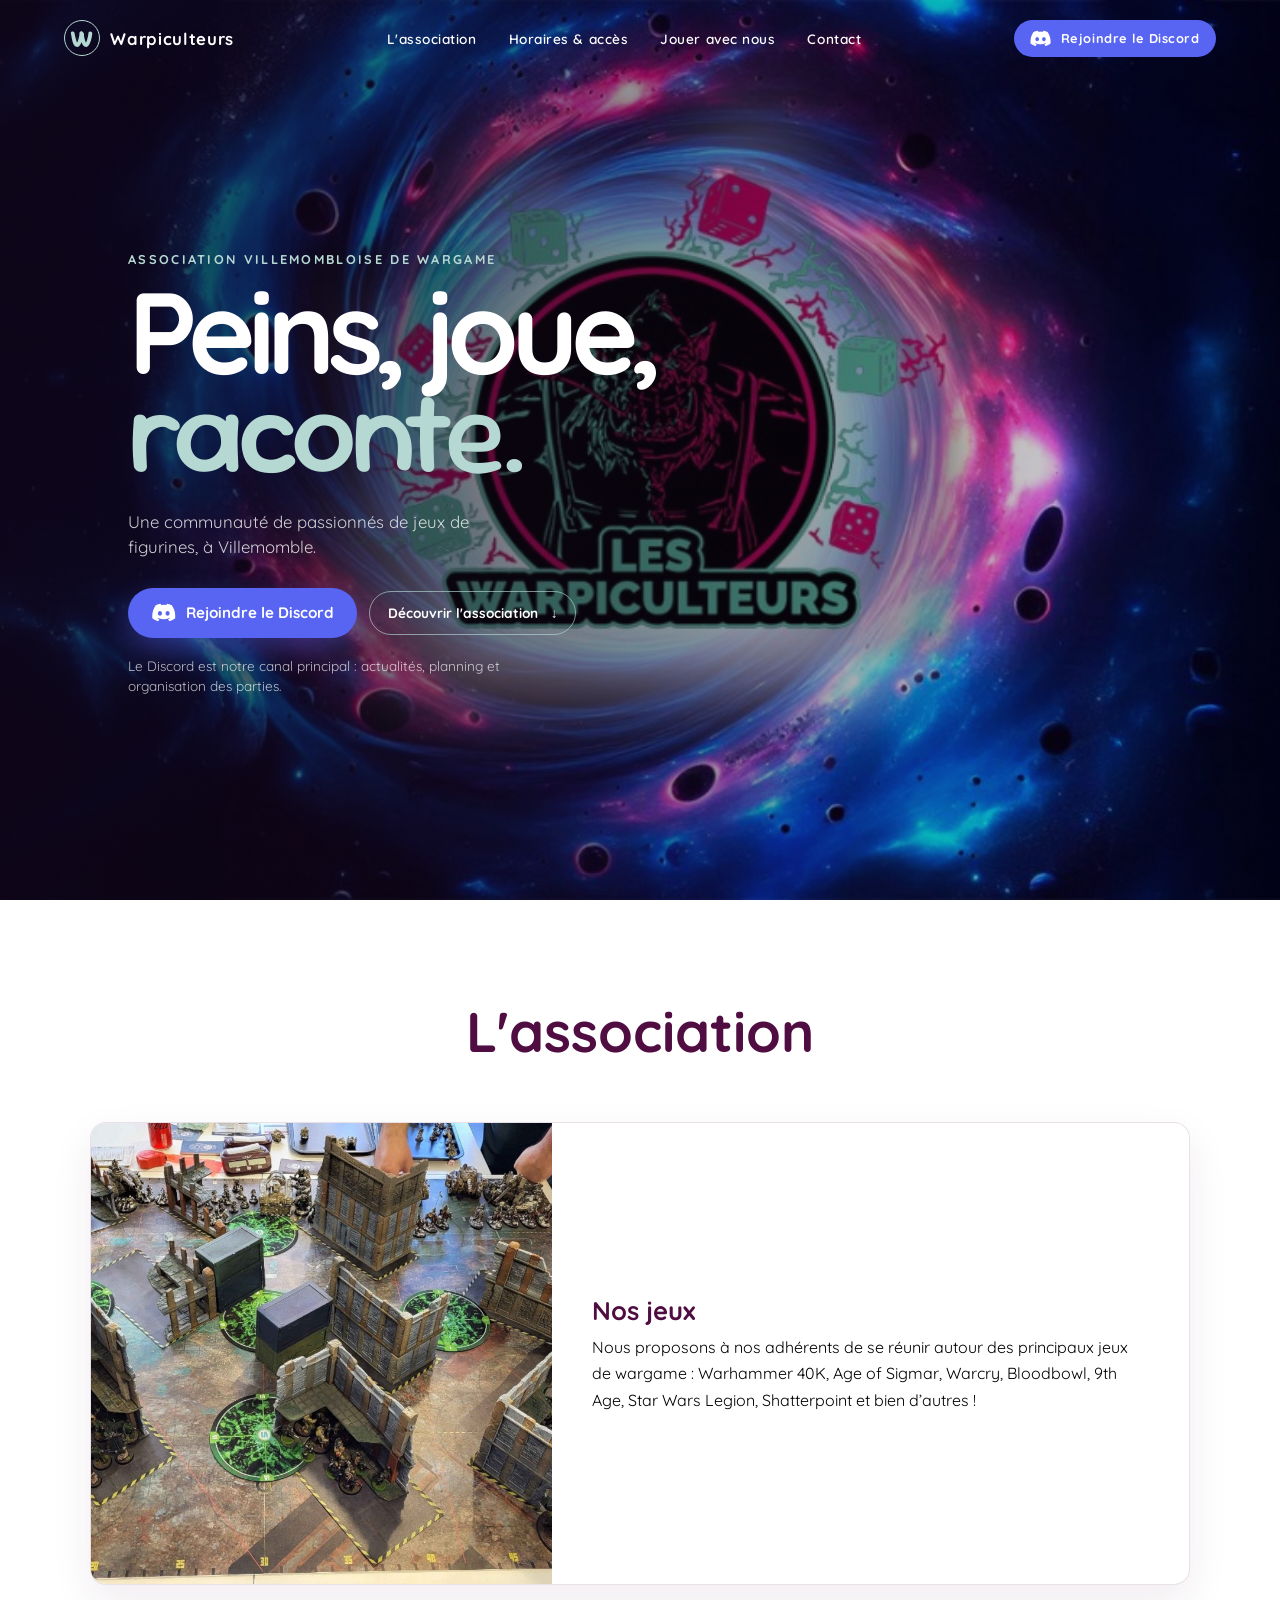
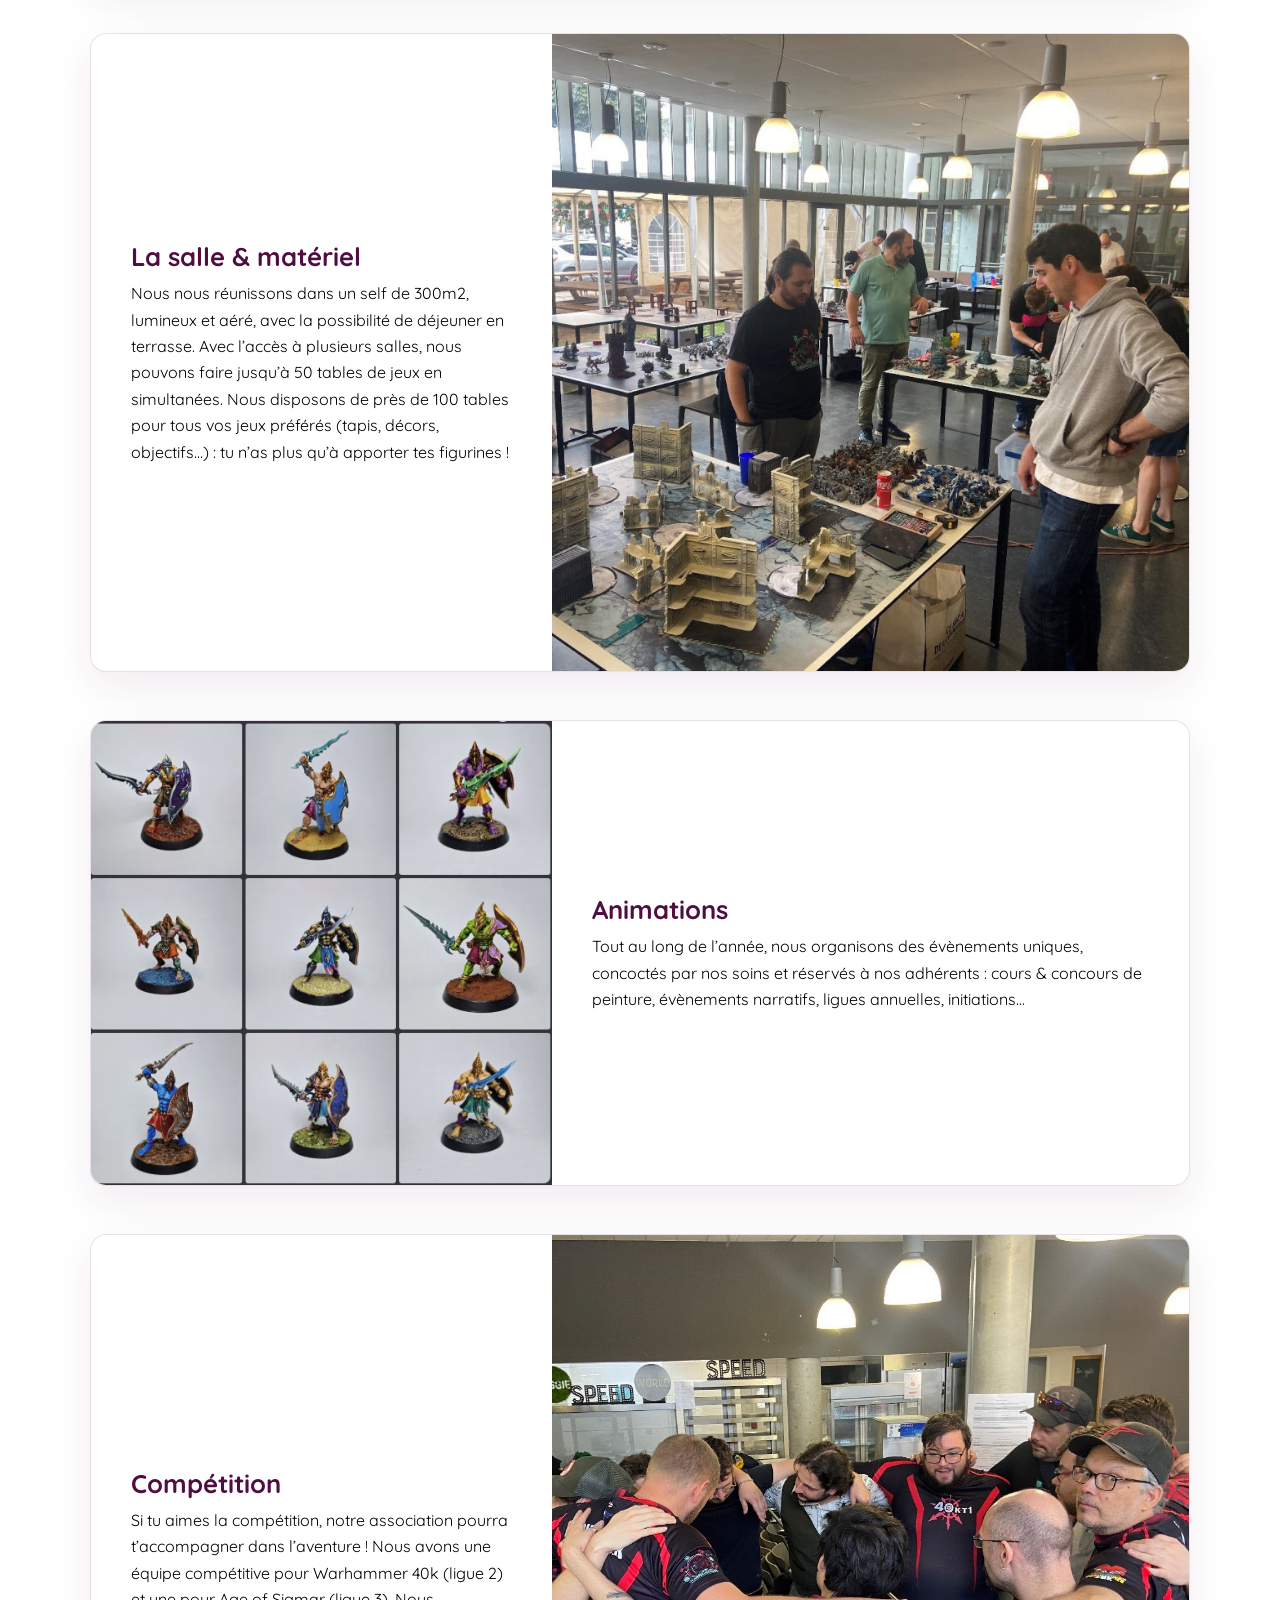
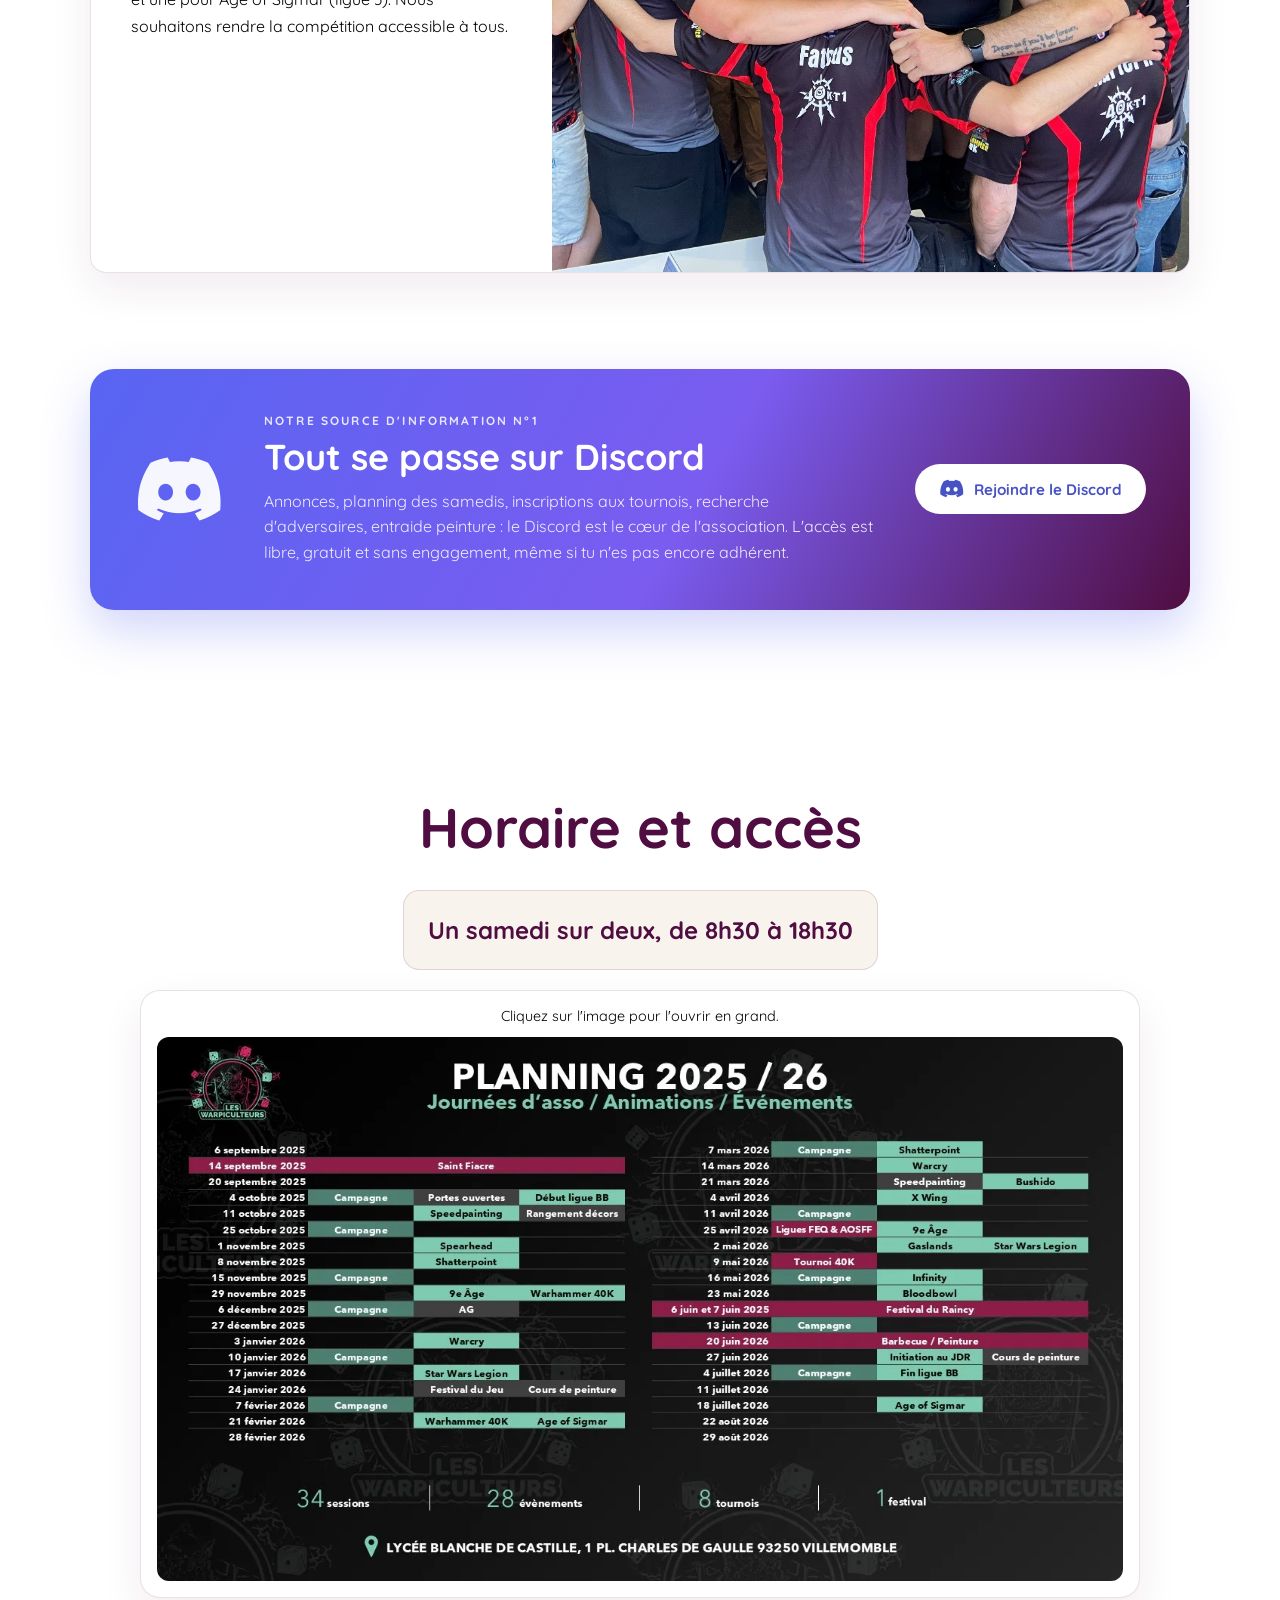
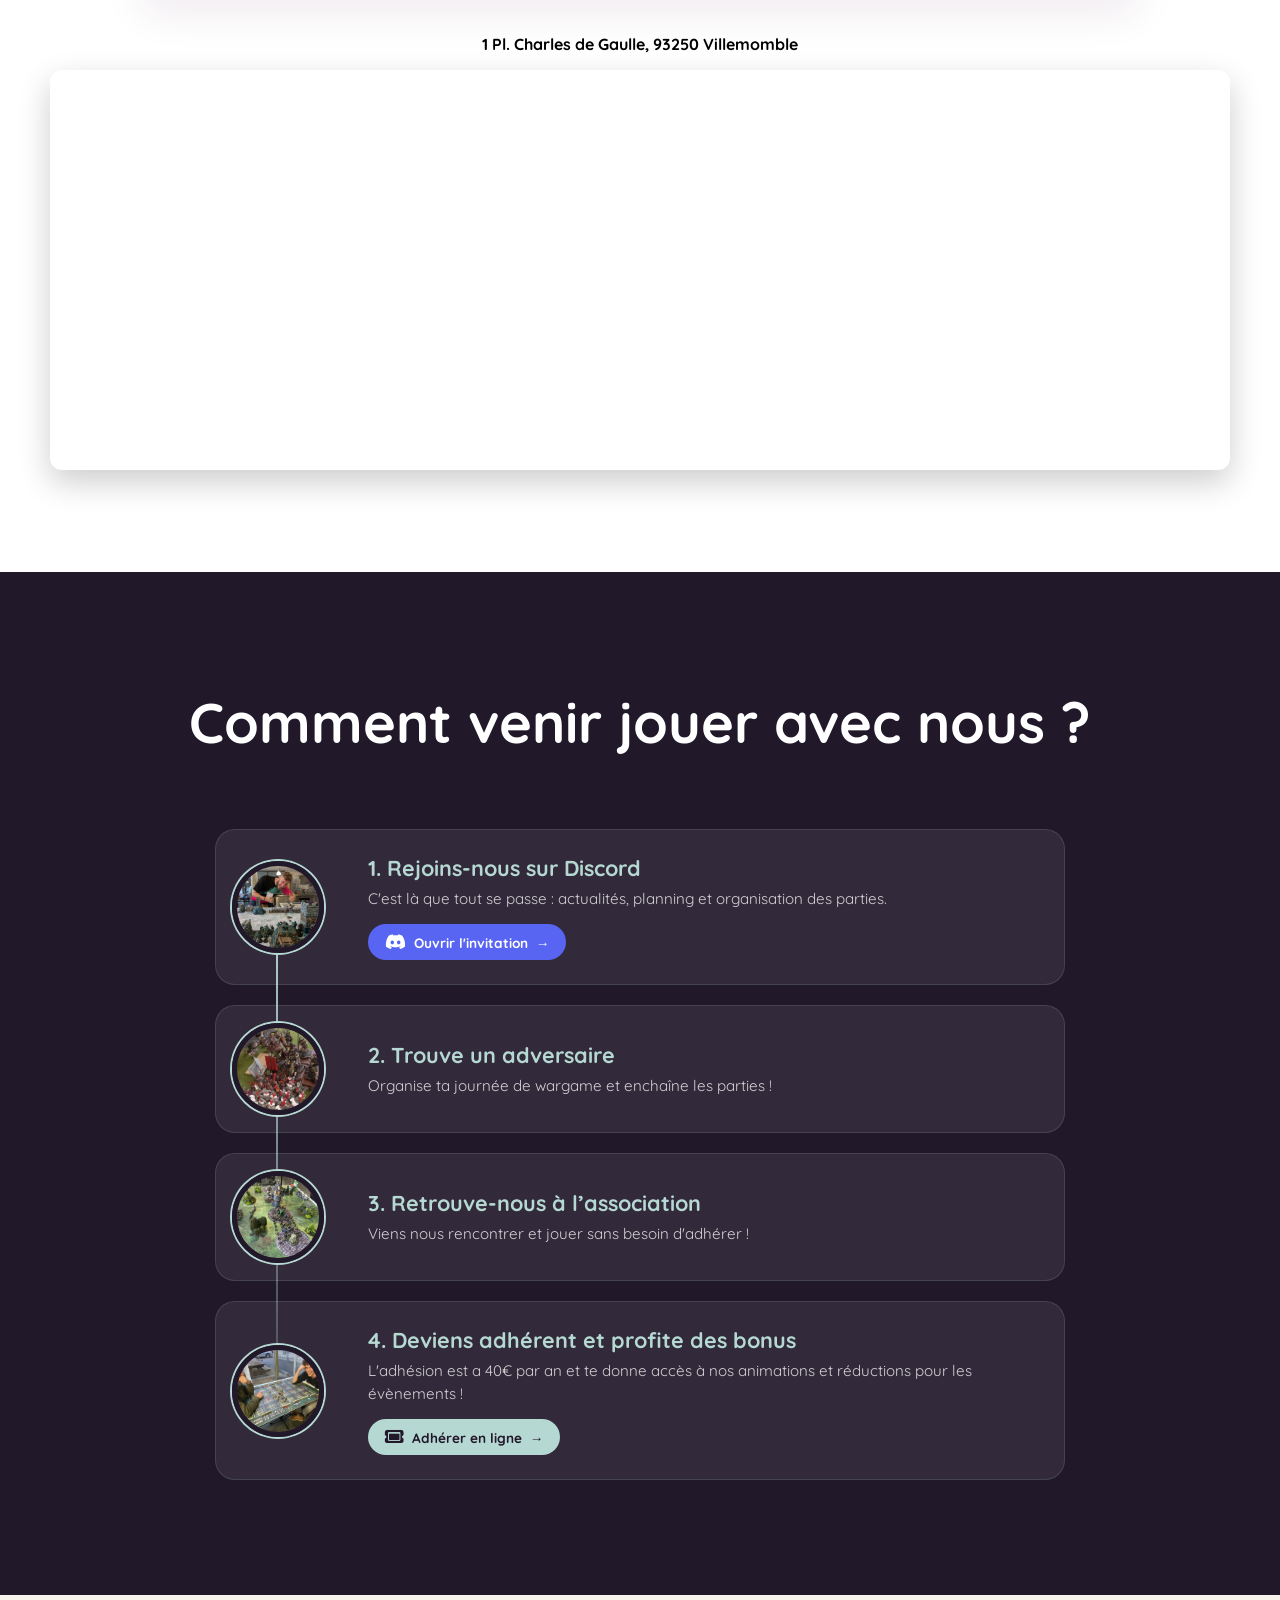
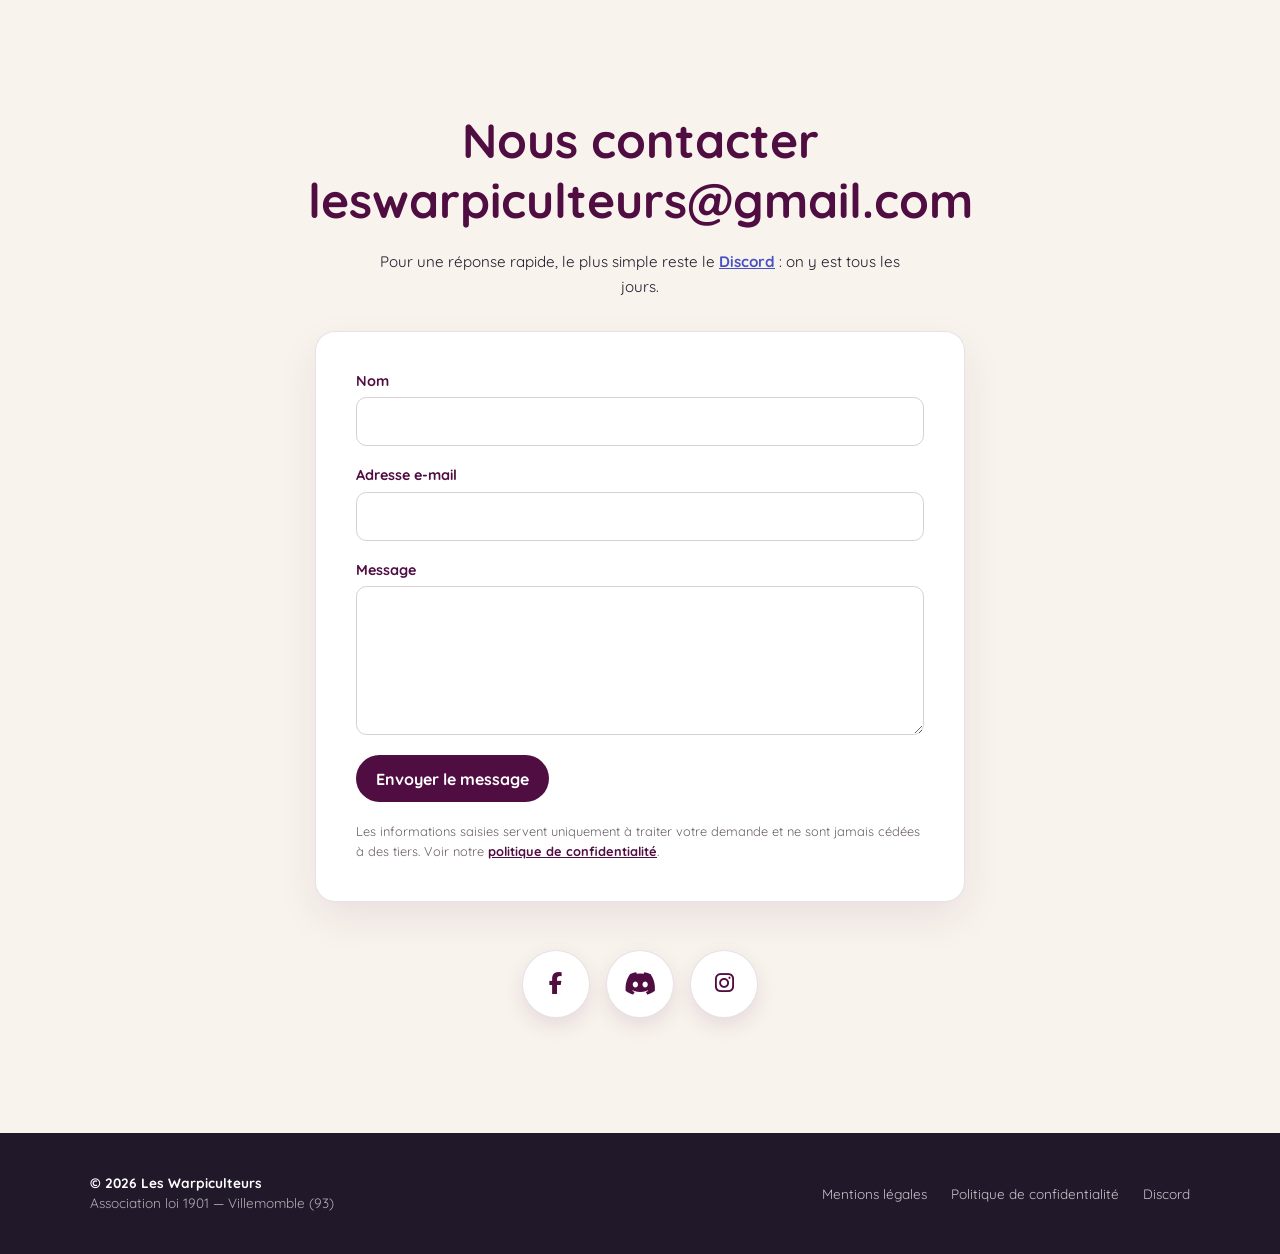
==== index.html @ fe0124f6 "Centralize Discord URL constant and update footer copyright Co-authored-by: Junie <junie@jetbrains.c" ====
<!DOCTYPE html>
<html lang="fr">
<head>
    <meta charset="UTF-8">
    <meta name="viewport" content="width=device-width, initial-scale=1.0">
    <title>Les Warpiculteurs | Association de Wargame & Jeux de Figurines à Villemomble</title>

    <!-- SEO & Metadata -->
    <meta name="description" content="Les Warpiculteurs : association de wargame et jeux de figurines à Villemomble (93). Warhammer 40k, Age of Sigmar, peinture, tournois et initiations dans une ambiance conviviale.">
    <meta name="keywords" content="Warpiculteurs, wargame, Warhammer 40k, Age of Sigmar, Warcry, Bloodbowl, jeux de figurines, peinture figurines, club wargame, Villemomble, Seine-Saint-Denis, 93">
    <meta name="author" content="Les Warpiculteurs">
    <meta name="robots" content="index, follow">
    <meta name="theme-color" content="#21182a">
    <link rel="canonical" href="https://roikkun.github.io/leswarpiculteurs-site/">

    <!-- Favicon -->
    <link rel="icon" type="image/svg+xml" href="favicon.svg">
    <link rel="apple-touch-icon" href="favicon.svg">

    <!-- Open Graph / Facebook / Discord -->
    <meta property="og:type" content="website">
    <meta property="og:locale" content="fr_FR">
    <meta property="og:site_name" content="Les Warpiculteurs">
    <meta property="og:url" content="https://roikkun.github.io/leswarpiculteurs-site/">
    <meta property="og:title" content="Les Warpiculteurs | Association de Wargame & Jeux de Figurines à Villemomble">
    <meta property="og:description" content="Association de wargame et jeux de figurines à Villemomble (93). Warhammer 40k, Age of Sigmar, tournois, initiations et parties libres.">
    <meta property="og:image" content="./img/header.png">
    <meta property="og:image:alt" content="Les Warpiculteurs - Association de Wargame à Villemomble">

    <!-- Twitter Card -->
    <meta name="twitter:card" content="summary_large_image">
    <meta name="twitter:title" content="Les Warpiculteurs | Association de Wargame & Jeux de Figurines à Villemomble">
    <meta name="twitter:description" content="Association de wargame et jeux de figurines à Villemomble (93). Warhammer 40k, Age of Sigmar, tournois, initiations et parties libres.">
    <meta name="twitter:image" content="./img/header.png">

    <!-- Schema.org JSON-LD Structured Data for Google -->
    <script type="application/ld+json">
    {
      "@context": "https://schema.org",
      "@type": "NGO",
      "name": "Les Warpiculteurs",
      "alternateName": "Warpiculteurs",
      "description": "Association de wargame et jeux de figurines à Villemomble (93) : Warhammer 40K, Age of Sigmar, tournois, peinture et initiations.",
      "logo": "favicon.svg",
      "image": "./img/header.png",
      "address": {
        "@type": "PostalAddress",
        "streetAddress": "1 Place Charles de Gaulle",
        "addressLocality": "Villemomble",
        "postalCode": "93250",
        "addressRegion": "Seine-Saint-Denis",
        "addressCountry": "FR"
      },
      "geo": {
        "@type": "GeoCoordinates",
        "latitude": 48.896623,
        "longitude": 2.554288
      },
      "email": "leswarpiculteurs@gmail.com",
      "url": "https://roikkun.github.io/leswarpiculteurs-site/",
      "openingHoursSpecification": [
        {
          "@type": "OpeningHoursSpecification",
          "dayOfWeek": "https://schema.org/Saturday",
          "opens": "08:30",
          "closes": "18:30",
          "description": "Un samedi sur deux : consultez le planning ou le Discord pour les dates exactes."
        }
      ],
      "sameAs": [
        "https://www.facebook.com/LesWarpiculteurs",
        "https://discord.gg/ApjmxBuTHG",
        "https://www.instagram.com/leswarpiculteurs/profilecard/?igsh=MTR6aGQ4YmRvZXdzOQ=="
      ]
    }
    </script>

    <!-- Stylesheets & Fonts -->
    <link rel="stylesheet" href="styles.css">
    <link rel="stylesheet" href="https://cdnjs.cloudflare.com/ajax/libs/font-awesome/6.7.2/css/all.min.css">
    <link rel="preconnect" href="https://fonts.googleapis.com">
    <link rel="preconnect" href="https://fonts.gstatic.com" crossorigin>
    <link href="https://fonts.googleapis.com/css2?family=Quicksand:wght@300..700&family=Sour+Gummy:ital,wght@0,100..900;1,100..900&display=swap" rel="stylesheet">
</head>
<body>

<header class="intro" id="top">
    <div class="hero-bg">
        <img src="./img/header.png" alt="Les Warpiculteurs - Association de Wargame à Villemomble">
    </div>

    <nav class="site-nav" aria-label="Navigation principale">
        <a class="brand" href="#top" aria-label="Retour en haut de la page">
            <span class="brand-mark">W</span>
            <span>Warpiculteurs</span>
        </a>

        <div class="menu-links" id="primary-nav">
            <a href="#asso">L'association</a>
            <a href="#accesHoraires">Horaires & accès</a>
            <a href="#jouerAvecNous">Jouer avec nous</a>
            <a href="#contact">Contact</a>
        </div>

        <div class="nav-actions">
            <a class="nav-discord" data-discord-link href="https://discord.gg/ApjmxBuTHG" target="_blank" rel="noopener noreferrer"
               aria-label="Rejoindre le Discord des Warpiculteurs">
                <i class="fa-brands fa-discord" aria-hidden="true"></i>
                <span class="nav-discord-label">Rejoindre le Discord</span>
            </a>

            <button class="menu-toggle" type="button" aria-expanded="false" aria-controls="primary-nav">
                <span class="sr-only">Ouvrir le menu</span>
                <span></span>
                <span></span>
                <span></span>
            </button>
        </div>
    </nav>

    <div class="hero-content">
        <p class="eyebrow">Association villemombloise de wargame</p>
        <h1>Peins, joue,<br><em>raconte.</em></h1>
        <p class="hero-description">Une communauté de passionnés de jeux de figurines, à Villemomble.</p>
        <div class="hero-actions">
            <a class="hero-link hero-link-discord" data-discord-link href="https://discord.gg/ApjmxBuTHG" target="_blank" rel="noopener noreferrer">
                <i class="fa-brands fa-discord" aria-hidden="true"></i>
                Rejoindre le Discord
            </a>
            <a class="hero-link" href="#asso">Découvrir l'association <span aria-hidden="true">↓</span></a>
        </div>
        <p class="hero-note">Le Discord est notre canal principal : actualités, planning et organisation des parties.</p>
    </div>
</header>

<section class="asso" id="asso">
    <h1 class="titre">L'association</h1>
    <div class="cards-container">
        <div class="card">
            <div class="imgAsso">
                <img src="./img/our-games.png" alt="Deux joueurs s'affrontent lors d'une partie de Warhammer 40k">
            </div>
            <h3>Nos jeux</h3>
            <p>Nous proposons à nos adhérents de se réunir autour des principaux jeux de wargame :
                Warhammer 40K, Age of Sigmar, Warcry, Bloodbowl, 9th Age, Star Wars Legion,
                Shatterpoint et bien d’autres !
            </p>
        </div>
        <div class="card">
            <div class="imgAsso">
                <img src="./img/room-and-equipment.png" alt="Deux joueurs se font face lors d'une partie Age of Sigmar">
            </div>
            <h3>La salle & matériel</h3>
            <p>
                Nous nous réunissons dans un self de 300m2, lumineux et aéré, avec la possibilité de déjeuner en terrasse. Avec l’accès à plusieurs salles, nous pouvons faire jusqu’à 50 tables de jeux en simultanées.
                Nous disposons de près de 100 tables pour tous vos jeux préférés (tapis, décors, objectifs…)  :
                tu n’as plus qu’à apporter tes figurines !
            </p>
        </div>
        <div class="card">
            <div class="imgAsso">
                <img src="./img/animations.png" alt="Grille de photographie de figurines peintes par les adhérents">
            </div>
            <h3>Animations</h3>
            <p>Tout au long de l’année,
                nous organisons des évènements uniques,
                concoctés par nos soins et réservés à nos adhérents :
                cours & concours de peinture, évènements narratifs, ligues annuelles, initiations…
            </p>
        </div>
        <div class="card">
            <div class="imgAsso">
                <img src="./img/competition.png" alt="L'équipe des 40KT1">
            </div>
            <h3>Compétition</h3>
            <p>Si tu aimes la compétition, notre association pourra t’accompagner dans l’aventure !
                Nous avons une équipe compétitive pour Warhammer 40k (ligue 2) et une pour Age of Sigmar (ligue 3).
                Nous souhaitons rendre la compétition accessible à tous.
            </p>
        </div>
    </div>
</section>

<section class="discordBanner" id="discord">
    <div class="discord-inner">
        <i class="fa-brands fa-discord discord-glyph" aria-hidden="true"></i>

        <div class="discord-text">
            <p class="discord-eyebrow">Notre source d'information n°1</p>
            <h2>Tout se passe sur Discord</h2>
            <p>Annonces, planning des samedis, inscriptions aux tournois, recherche d'adversaires, entraide
                peinture : le Discord est le cœur de l'association. L'accès est libre, gratuit et sans
                engagement, même si tu n'es pas encore adhérent.</p>
        </div>

        <a class="discord-button" data-discord-link href="https://discord.gg/ApjmxBuTHG" target="_blank" rel="noopener noreferrer">
            <i class="fa-brands fa-discord" aria-hidden="true"></i>
            Rejoindre le Discord
        </a>
    </div>
</section>

<section class="accesHoraires" id="accesHoraires">
    <h1 class="titre">Horaire et accès</h1>
    <p>Un samedi sur deux, de 8h30 à 18h30</p>

    <figure class="calendar">
        <figcaption>Cliquez sur l'image pour l'ouvrir en grand.</figcaption>
        <a href="img/warpi-planning.png" target="_blank" rel="noopener">
            <img src="img/warpi-planning.png" alt="Planning des événements de l'association">
        </a>
    </figure>

    <div class="map-container">
        <address>1 Pl. Charles de Gaulle, 93250 Villemomble</address>

        <iframe
            src="https://www.google.com/maps/embed?pb=!1m18!1m12!1m3!1d2625.4707333188564!2d2.554288315674908!3d48.89662297928768!2m3!1f0!2f0!3f0!3m2!1i1024!2i768!4f13.1!3m3!1m2!1s0x47e4c17b6d4e674f%3A0x84004d2c1d226ba1!2s1%20Place%20Charles%20de%20Gaulle%2C%2093250%20Villemomble%2C%20France!5e0!3m2!1sfr!2sfr!4v1633295934637!5m2!1sfr!2sfr"
            title="Localisation de l'association"
            allowfullscreen=""
            loading="lazy"
            referrerpolicy="no-referrer-when-downgrade">
        </iframe>
    </div>
</section>

<section class="jouerAvecNous" id="jouerAvecNous">
    <h1 class="titre">Comment venir jouer avec nous ?</h1>

    <div class="progress-container">
        <div class="step-card">
            <img src="./img/join-discord.png" alt="Nous rejoindre sur Discord">
            <div class="content">
                <h3>1. Rejoins-nous sur Discord</h3>
                <p class="description">C'est là que tout se passe : actualités, planning et organisation des parties.</p>
                <a class="step-link" data-discord-link href="https://discord.gg/ApjmxBuTHG" target="_blank" rel="noopener noreferrer">
                    <i class="fa-brands fa-discord" aria-hidden="true"></i>
                    Ouvrir l'invitation <span aria-hidden="true">→</span>
                </a>
            </div>
        </div>

        <div class="step-card">
            <img src="./img/find-opponent.png" alt="Déniche un adversaire">
            <div class="content">
                <h3>2. Trouve un adversaire</h3>
                <p class="description">Organise ta journée de wargame et enchaîne les parties !</p>
            </div>
        </div>

        <div class="step-card">
            <img src="./img/come-play.png" alt="Vient sur place !">
            <div class="content">
                <h3>3. Retrouve-nous à l’association</h3>
                <p class="description">Viens nous rencontrer et jouer sans besoin d'adhérer !</p>
            </div>
        </div>

        <div class="step-card">
            <img src="./img/become-a-member.png" alt="Deviens adhérent !">
            <div class="content">
                <h3>4. Deviens adhérent et profite des bonus</h3>
                <p class="description">L'adhésion est a 40€ par an et te donne accès à nos animations et réductions pour les évènements !</p>
                <a class="step-link step-link-join"
                   href="https://www.helloasso.com/associations/les-warpiculteurs/adhesions/adhesion-les-warpiculteurs-2025-2026"
                   target="_blank" rel="noopener noreferrer">
                    <i class="fa-solid fa-ticket" aria-hidden="true"></i>
                    Adhérer en ligne <span aria-hidden="true">→</span>
                </a>
            </div>
        </div>
    </div>
</section>

<section class="contact" id="contact">
    <h1 class="titre">Nous contacter<br/>
        <a href="mailto:leswarpiculteurs@gmail.com" target="_blank" rel="noopener noreferrer">leswarpiculteurs@gmail.com</a></h1>

    <p class="contact-hint">Pour une réponse rapide, le plus simple reste le
        <a data-discord-link href="https://discord.gg/ApjmxBuTHG" target="_blank" rel="noopener noreferrer">Discord</a> :
        on y est tous les jours.</p>

    <form class="contact-form" action="https://formsubmit.co/leswarpiculteurs@gmail.com" method="POST" accept-charset="UTF-8">
        <input type="hidden" name="_subject" value="Nouveau message depuis le site des Warpiculteurs">
        <input type="hidden" name="_next" value="https://roikkun.github.io/leswarpiculteurs-site/merci.html">
        <input type="text" name="_honey" tabindex="-1" autocomplete="off" aria-hidden="true">

        <div class="form-field">
            <label for="name">Nom</label>
            <input id="name" name="name" type="text" autocomplete="name" required>
        </div>

        <div class="form-field">
            <label for="email">Adresse e-mail</label>
            <input id="email" name="email" type="email" autocomplete="email" required>
        </div>

        <div class="form-field">
            <label for="message">Message</label>
            <textarea id="message" name="message" rows="6" required></textarea>
        </div>

        <button type="submit">Envoyer le message</button>

        <p class="form-privacy">Les informations saisies servent uniquement à traiter votre demande et ne sont
            jamais cédées à des tiers. Voir notre
            <a href="confidentialite.html">politique de confidentialité</a>.</p>
    </form>

    <ul class="wrapper">
        <li class="icon facebook">
            <a href="https://www.facebook.com/LesWarpiculteurs" target="_blank" rel="noopener noreferrer">
                <span class="tooltip">Facebook</span>
                <i class="fa-brands fa-facebook-f" aria-hidden="true"></i>
            </a>
        </li>
        <li class="icon discord">
            <a data-discord-link href="https://discord.gg/ApjmxBuTHG" target="_blank" rel="noopener noreferrer">
                <span class="tooltip">Discord</span>
                <i class="fa-brands fa-discord" aria-hidden="true"></i>
            </a>
        </li>
        <li class="icon instagram">
            <a href="https://www.instagram.com/leswarpiculteurs/profilecard/?igsh=MTR6aGQ4YmRvZXdzOQ==" target="_blank" rel="noopener noreferrer">
                <span class="tooltip">Instagram</span>
                <i class="fa-brands fa-instagram" aria-hidden="true"></i>
            </a>
        </li>
    </ul>
</section>

<footer class="site-footer">
    <div class="footer-inner">
        <p class="footer-brand">&copy; 2026 Les Warpiculteurs<br>
            <span>Association loi 1901 — Villemomble (93)</span></p>

        <nav class="footer-links" aria-label="Liens légaux">
            <a href="mentions-legales.html">Mentions légales</a>
            <a href="confidentialite.html">Politique de confidentialité</a>
            <a data-discord-link href="https://discord.gg/ApjmxBuTHG" target="_blank" rel="noopener noreferrer">Discord</a>
        </nav>
    </div>
</footer>

<script>
const DISCORD_URL = 'https://discord.gg/ApjmxBuTHG';

document.addEventListener('DOMContentLoaded', () => {
    document.querySelectorAll('[data-discord-link]').forEach((link) => {
        link.href = DISCORD_URL;
    });

    const navigation = document.querySelector('.site-nav');
    const toggle = document.querySelector('.menu-toggle');
    const menu = document.querySelector('.menu-links');
    const menuLinks = menu.querySelectorAll('a');

    const closeMenu = () => {
        navigation.classList.remove('menu-open');
        toggle.setAttribute('aria-expanded', 'false');
        toggle.querySelector('.sr-only').textContent = 'Ouvrir le menu';
    };

    window.addEventListener('scroll', () => {
        if (window.scrollY > 0) {
            navigation.classList.add('scrolled');
        } else {
            navigation.classList.remove('scrolled');
        }
    });

    toggle.addEventListener('click', () => {
        const isOpen = navigation.classList.toggle('menu-open');
        toggle.setAttribute('aria-expanded', String(isOpen));
        toggle.querySelector('.sr-only').textContent = isOpen ? 'Fermer le menu' : 'Ouvrir le menu';
    });

    menuLinks.forEach((link) => {
        link.addEventListener('click', () => {
            closeMenu();
        });
    });

    document.addEventListener('click', (event) => {
        if (!navigation.contains(event.target)) {
            closeMenu();
        }
    });

    document.addEventListener('keydown', (event) => {
        if (event.key === 'Escape') {
            closeMenu();
        }
    });
});
</script>

</body>
</html>
---- styles.css ----
:root {
    --header-ink: #21182a;
    --header-plum: #500d41;
    --header-mint: #b6d8d2;
    --discord-blurple: #5865f2;
    --discord-blurple-dark: #4752c4;
}

*, *::before, *::after {
    box-sizing: border-box;
}

html {
    font-family: "Quicksand", sans-serif;
    scroll-behavior: smooth;
    scroll-padding-top: 5rem;
}

body {
    margin: 0;
    font-family: "Quicksand", sans-serif;
    overflow-x: hidden;
}

img {
    max-width: 100%;
}

a {
    color: inherit;
}

/* Screen reader only utility */
.sr-only {
    position: absolute;
    width: 1px;
    height: 1px;
    padding: 0;
    margin: -1px;
    overflow: hidden;
    clip: rect(0, 0, 0, 0);
    white-space: nowrap;
    border: 0;
}

/* Header & hero section */
.intro {
    position: relative;
    z-index: 10;
    display: flex;
    align-items: center;
    min-height: 100svh;
    padding: 8rem clamp(1.5rem, 10vw, 9rem) 5rem;
    overflow: hidden;
    isolation: isolate;
    background-color: var(--header-ink);
}

.hero-bg {
    position: absolute;
    inset: 0;
    z-index: -1;
    overflow: hidden;
}

.hero-bg img {
    width: 100%;
    height: 100%;
    object-fit: cover;
    object-position: center;
}

.hero-bg::after {
    position: absolute;
    inset: 0;
    background: linear-gradient(90deg, rgba(17, 7, 25, 0.78), rgba(17, 7, 25, 0.12));
    content: "";
}

.site-nav {
    position: fixed;
    top: 0;
    left: 0;
    z-index: 10000;
    isolation: isolate;
    display: flex;
    align-items: center;
    justify-content: space-between;
    width: 100%;
    padding: 1.25rem clamp(1.25rem, 5vw, 5rem);
    color: white;
    transition: background-color 0.3s ease, padding 0.3s ease, backdrop-filter 0.3s ease;
}

.site-nav.scrolled,
.site-nav.menu-open {
    padding-top: 0.85rem;
    padding-bottom: 0.85rem;
    background: rgba(33, 24, 42, 0.88);
    backdrop-filter: blur(12px);
}

.brand {
    display: inline-flex;
    align-items: center;
    gap: 0.65rem;
    color: white;
    font-size: 1.05rem;
    font-weight: 700;
    letter-spacing: 0.04em;
    text-decoration: none;
}

.brand-mark {
    display: grid;
    place-items: center;
    width: 2.25rem;
    height: 2.25rem;
    border: 1px solid var(--header-mint);
    border-radius: 50%;
    color: var(--header-mint);
    font-family: "Sour Gummy", sans-serif;
    font-size: 1.5rem;
}

.menu-links {
    display: flex;
    align-items: center;
    gap: clamp(1rem, 2.5vw, 2.75rem);
}

.menu-links a {
    position: relative;
    color: white;
    font-size: 0.85rem;
    font-weight: 600;
    letter-spacing: 0.04em;
    text-decoration: none;
}

.menu-links a::after {
    position: absolute;
    right: 0;
    bottom: -0.45rem;
    left: 0;
    height: 2px;
    background: var(--header-mint);
    content: "";
    transform: scaleX(0);
    transform-origin: right;
    transition: transform 0.25s ease;
}

.menu-links a:hover::after,
.menu-links a:focus-visible::after {
    transform: scaleX(1);
    transform-origin: left;
}

/* Discord button in the navigation bar */
.nav-actions {
    display: flex;
    align-items: center;
    gap: 0.75rem;
}

.nav-discord {
    display: inline-flex;
    align-items: center;
    gap: 0.5rem;
    padding: 0.6rem 1.05rem;
    border-radius: 999px;
    background: var(--discord-blurple);
    color: white;
    font-size: 0.8rem;
    font-weight: 700;
    letter-spacing: 0.04em;
    white-space: nowrap;
    text-decoration: none;
    transition: background-color 0.25s ease, transform 0.25s ease;
}

.nav-discord i {
    font-size: 1.1rem;
}

.nav-discord:hover,
.nav-discord:focus-visible {
    background: var(--discord-blurple-dark);
    transform: translateY(-2px);
}

.menu-toggle {
    display: none;
    border: 0;
    background: transparent;
    color: white;
    cursor: pointer;
}

.hero-content {
    max-width: 38rem;
    color: white;
}

.eyebrow {
    margin: 0 0 1rem;
    color: var(--header-mint);
    font-size: 0.8rem;
    font-weight: 700;
    letter-spacing: 0.18em;
    text-transform: uppercase;
}

.hero-content h1 {
    margin: 0;
    font-size: clamp(3.5rem, 9vw, 8rem);
    font-weight: 700;
    line-height: 0.85;
    letter-spacing: -0.07em;
}

.hero-content h1 em {
    color: var(--header-mint);
    font-family: "Sour Gummy", sans-serif;
    font-style: normal;
    font-weight: 500;
    letter-spacing: -0.04em;
}

.hero-description {
    max-width: 24rem;
    margin: 1.75rem 0;
    color: rgba(255, 255, 255, 0.8);
    font-size: 1.05rem;
    line-height: 1.5;
}

.hero-actions {
    display: flex;
    flex-wrap: wrap;
    align-items: center;
    gap: 0.75rem;
}

.hero-link {
    display: inline-flex;
    align-items: center;
    gap: 0.8rem;
    padding: 0.8rem 1.1rem;
    border: 1px solid rgba(182, 216, 210, 0.65);
    border-radius: 999px;
    color: white;
    font-size: 0.85rem;
    font-weight: 700;
    text-decoration: none;
    transition: background-color 0.25s ease, color 0.25s ease, transform 0.25s ease;
}

.hero-link:hover {
    background: var(--header-mint);
    color: var(--header-ink);
}

.hero-link-discord {
    gap: 0.6rem;
    padding: 0.9rem 1.4rem;
    border-color: transparent;
    background: var(--discord-blurple);
    font-size: 0.95rem;
    box-shadow: 0 0.75rem 1.75rem rgba(88, 101, 242, 0.4);
}

.hero-link-discord i {
    font-size: 1.25rem;
}

.hero-link-discord:hover,
.hero-link-discord:focus-visible {
    background: var(--discord-blurple-dark);
    color: white;
    transform: translateY(-2px);
}

.hero-note {
    max-width: 26rem;
    margin: 1.1rem 0 0;
    color: rgba(255, 255, 255, 0.72);
    font-size: 0.85rem;
    line-height: 1.5;
}

/* Association section */
.asso {
    padding: clamp(3rem, 8vw, 6rem) 0;
    text-align: center;
}

.asso .titre {
    margin: 0 auto clamp(2rem, 5vw, 3.5rem);
    color: var(--header-plum);
    font-size: clamp(2rem, 5vw, 3.5rem);
}

.asso .cards-container {
    display: grid;
    grid-template-columns: 1fr;
    width: min(100% - 2rem, 1100px);
    margin: 0 auto;
    gap: clamp(1.5rem, 4vw, 3rem);
}

.asso .card {
    display: grid;
    grid-template-columns: minmax(220px, 42%) 1fr;
    align-items: stretch;
    min-width: 0;
    overflow: hidden;
    border: 1px solid rgba(80, 13, 65, 0.12);
    border-radius: 1rem;
    background: #fff;
    box-shadow: 0 1rem 2.5rem rgba(80, 13, 65, 0.08);
    text-align: left;
}

.asso .card .imgAsso {
    grid-column: 1;
    grid-row: 1 / span 2;
    min-height: 100%;
}

.asso .card .imgAsso img {
    display: block;
    width: 100%;
    height: 100%;
    min-height: 280px;
    object-fit: cover;
}

.asso .card h3 {
    grid-column: 2;
    align-self: end;
    margin: 2.5rem 2.5rem 0.5rem;
    color: var(--header-plum);
    font-size: clamp(1.3rem, 2vw, 1.8rem);
}

.asso .card p {
    grid-column: 2;
    align-self: start;
    margin: 0 2.5rem 2.5rem;
    line-height: 1.65;
}

.asso .card:nth-child(even) .imgAsso {
    grid-column: 2;
}

.asso .card:nth-child(even) h3,
.asso .card:nth-child(even) p {
    grid-column: 1;
}

/* Discord highlight banner */
.discordBanner {
    padding: 0 1rem clamp(3rem, 8vw, 5rem);
}

.discord-inner {
    position: relative;
    display: grid;
    grid-template-columns: auto 1fr auto;
    align-items: center;
    gap: clamp(1.25rem, 4vw, 2.5rem);
    width: min(100% - 1rem, 1100px);
    margin: 0 auto;
    overflow: hidden;
    padding: clamp(1.75rem, 4vw, 2.75rem);
    border-radius: 1.5rem;
    background: linear-gradient(120deg, var(--discord-blurple), #7a5cf0 55%, var(--header-plum));
    color: white;
    box-shadow: 0 1.25rem 3rem rgba(88, 101, 242, 0.28);
    text-align: left;
}

.discord-glyph {
    font-size: clamp(3rem, 7vw, 4.5rem);
    line-height: 1;
    opacity: 0.95;
}

.discord-eyebrow {
    margin: 0 0 0.5rem;
    color: rgba(255, 255, 255, 0.85);
    font-size: 0.75rem;
    font-weight: 700;
    letter-spacing: 0.18em;
    text-transform: uppercase;
}

.discord-text h2 {
    margin: 0 0 0.75rem;
    font-size: clamp(1.5rem, 3.5vw, 2.25rem);
    line-height: 1.15;
}

.discord-text p:last-child {
    margin: 0;
    max-width: 46rem;
    color: rgba(255, 255, 255, 0.88);
    line-height: 1.6;
}

.discord-button {
    display: inline-flex;
    align-items: center;
    gap: 0.6rem;
    padding: 0.95rem 1.5rem;
    border-radius: 999px;
    background: white;
    color: var(--discord-blurple-dark);
    font-size: 0.95rem;
    font-weight: 700;
    white-space: nowrap;
    text-decoration: none;
    transition: background-color 0.25s ease, color 0.25s ease, transform 0.25s ease;
}

.discord-button i {
    font-size: 1.25rem;
}

.discord-button:hover,
.discord-button:focus-visible {
    background: var(--header-ink);
    color: white;
    transform: translateY(-2px);
}

/* Schedule and location section */
.accesHoraires {
    display: flex;
    flex-direction: column;
    gap: 1.25rem;
    width: min(100% - 2rem, 1180px);
    margin: 0 auto;
    padding: clamp(3rem, 8vw, 7rem) 0;
    text-align: center;
}

.accesHoraires .titre {
    margin: 0 0 0.5rem;
    color: var(--header-plum);
    font-size: clamp(2rem, 5vw, 3.5rem);
}

.accesHoraires > p {
    max-width: 42rem;
    margin: 0 auto;
    line-height: 1.6;
    padding: 1.25rem 1.5rem;
    border: 1px solid rgba(80, 13, 65, 0.14);
    border-radius: 1rem;
    background: #f8f3ed;
    color: var(--header-plum);
    font-size: clamp(1.1rem, 2.5vw, 1.5rem);
    font-weight: 700;
}

.calendar {
    width: min(100%, 1000px);
    margin: 0 auto 1rem;
    padding: clamp(0.5rem, 2vw, 1rem);
    border: 1px solid rgba(80, 13, 65, 0.12);
    border-radius: 1.25rem;
    background: white;
    box-shadow: 0 1rem 2.5rem rgba(80, 13, 65, 0.08);
    text-align: center;
}

.calendar figcaption {
    margin-bottom: 0.75rem;
    font-size: 0.9rem;
}

.calendar img {
    display: block;
    width: 100%;
    height: auto;
    border-radius: 0.75rem;
}

.map-container {
    display: flex;
    flex-direction: column;
    width: 100%;
    gap: 0;
}

.map-container address {
    margin: 0 0 1rem;
    font-weight: 700;
    font-style: normal;
    text-align: center;
}

.map-container iframe {
    display: block;
    width: 100%;
    height: 400px;
    max-width: 100%;
    border: 0;
    border-radius: 0.75rem;
    box-shadow: 0 0.75rem 2rem rgba(0, 0, 0, 0.2);
}

/* How to join section */
.jouerAvecNous {
    margin: 0;
    padding: clamp(4rem, 9vw, 8rem) 1rem;
    background: var(--header-ink);
    color: white;
    text-align: center;
}

.jouerAvecNous .titre {
    margin: 0 auto clamp(2.5rem, 6vw, 4.5rem);
    color: white;
    font-size: clamp(2rem, 5vw, 3.5rem);
}

.jouerAvecNous .progress-container {
    position: relative;
    display: flex;
    flex-direction: column;
    gap: 1.25rem;
    width: min(100%, 850px);
    margin: 0 auto;
    padding: 0;
}

.jouerAvecNous .progress-container::before {
    position: absolute;
    top: 4.5rem;
    bottom: 4.5rem;
    left: 3.8rem;
    width: 2px;
    background: linear-gradient(var(--header-mint), rgba(182, 216, 210, 0.15));
    content: "";
}

.jouerAvecNous .step-card {
    position: relative;
    z-index: 1;
    display: grid;
    grid-template-columns: 7rem 1fr;
    align-items: center;
    min-height: 8rem;
    padding: 1rem;
    border: 1px solid rgba(182, 216, 210, 0.15);
    border-radius: 1.25rem;
    background: rgba(255, 255, 255, 0.08);
    text-align: left;
    transition: transform 0.25s ease, background-color 0.25s ease;
}

.jouerAvecNous .step-card:hover {
    background: rgba(255, 255, 255, 0.13);
    transform: translateX(0.35rem);
}

.jouerAvecNous .step-card img {
    position: relative;
    z-index: 2;
    width: 5.75rem;
    height: 5.75rem;
    border: 0.35rem solid var(--header-ink);
    border-radius: 50%;
    object-fit: cover;
    box-shadow: 0 0 0 2px var(--header-mint);
}

.jouerAvecNous .step-card .content {
    padding: 0.5rem 1.5rem;
}

.jouerAvecNous .step-card h3 {
    margin: 0 0 0.4rem;
    color: var(--header-mint);
    font-size: clamp(1.05rem, 2vw, 1.35rem);
    line-height: 1.25;
}

.jouerAvecNous .step-card .description {
    margin: 0;
    color: rgba(255, 255, 255, 0.78);
    font-size: 0.95rem;
    line-height: 1.5;
}

.jouerAvecNous .step-link {
    display: inline-flex;
    align-items: center;
    gap: 0.5rem;
    margin-top: 0.85rem;
    padding: 0.6rem 1.05rem;
    border-radius: 999px;
    background: var(--discord-blurple);
    color: white;
    font-size: 0.85rem;
    font-weight: 700;
    text-decoration: none;
    transition: background-color 0.25s ease, transform 0.25s ease;
}

.jouerAvecNous .step-link i {
    font-size: 1.05rem;
}

.jouerAvecNous .step-link:hover,
.jouerAvecNous .step-link:focus-visible {
    background: var(--discord-blurple-dark);
    transform: translateY(-2px);
}

/* Membership call to action: mint rather than Discord blurple, so the two
   actions in the timeline stay visually distinct. */
.jouerAvecNous .step-link-join {
    background: var(--header-mint);
    color: var(--header-ink);
}

.jouerAvecNous .step-link-join:hover,
.jouerAvecNous .step-link-join:focus-visible {
    background: white;
}

/* Contact section */
.contact {
    padding: clamp(4rem, 9vw, 8rem) 1rem;
    background: #f8f3ed;
    text-align: center;
}

.contact .titre {
    margin: 0 auto 2.5rem;
    color: var(--header-plum);
    font-size: clamp(1.8rem, 5vw, 3rem);
}

.contact .titre a {
    color: var(--header-plum);
    text-decoration: none;
}

.contact .titre a:hover {
    text-decoration: underline;
}

.contact-hint {
    max-width: 34rem;
    margin: -1.25rem auto 2rem;
    color: var(--header-ink);
    font-size: 0.95rem;
    line-height: 1.6;
}

.contact-hint a {
    color: var(--discord-blurple-dark);
    font-weight: 700;
}

.contact-form {
    display: grid;
    gap: 1.25rem;
    width: min(100%, 650px);
    margin: 0 auto 2rem;
    padding: clamp(1.25rem, 4vw, 2.5rem);
    border: 1px solid rgba(80, 13, 65, 0.12);
    border-radius: 1.25rem;
    background: white;
    box-shadow: 0 1rem 2.5rem rgba(80, 13, 65, 0.08);
    text-align: left;
}

.form-field {
    display: grid;
    gap: 0.45rem;
}

.form-field label {
    color: var(--header-plum);
    font-size: 0.9rem;
    font-weight: 700;
}

.form-field input,
.form-field textarea {
    width: 100%;
    padding: 0.85rem 1rem;
    border: 1px solid #d8ced6;
    border-radius: 0.65rem;
    background: #fff;
    color: var(--header-ink);
    font: inherit;
    resize: vertical;
}

.form-field input:focus,
.form-field textarea:focus {
    outline: 3px solid rgba(182, 216, 210, 0.55);
    border-color: #719991;
}

.contact-form button {
    justify-self: start;
    padding: 0.85rem 1.25rem;
    border: 0;
    border-radius: 999px;
    background: var(--header-plum);
    color: white;
    cursor: pointer;
    font: inherit;
    font-weight: 700;
    transition: background-color 0.25s ease, transform 0.25s ease;
}

.contact-form button:hover,
.contact-form button:focus-visible {
    background: #719991;
    transform: translateY(-2px);
}

.contact-form input[name="_honey"] {
    position: absolute;
    left: -9999px;
}

.form-privacy {
    margin: 0;
    color: #6b5f68;
    font-size: 0.8rem;
    line-height: 1.5;
}

.form-privacy a {
    color: var(--header-plum);
    font-weight: 700;
}

/* Social links */
.contact .wrapper {
    display: flex;
    align-items: center;
    justify-content: center;
    gap: 1rem;
    margin: 0;
    padding: 1rem 0 0;
    list-style: none;
}

.contact .wrapper .icon {
    position: relative;
    display: grid;
    place-items: center;
    width: 4.25rem;
    height: 4.25rem;
    margin: 0;
    border: 1px solid rgba(80, 13, 65, 0.12);
    border-radius: 50%;
    background: white;
    box-shadow: 0 0.5rem 1.25rem rgba(80, 13, 65, 0.1);
    color: var(--header-plum);
    transition: color 0.2s ease, background-color 0.2s ease, transform 0.2s ease;
}

.contact .wrapper .icon a {
    display: grid;
    place-items: center;
    width: 100%;
    height: 100%;
    color: inherit;
    text-decoration: none;
}

.contact .wrapper .icon i,
.contact .wrapper .icon svg {
    display: flex;
    align-items: center;
    justify-content: center;
    font-size: 1.35rem;
    width: 1.35rem;
    height: 1.35rem;
    fill: currentColor;
}

.contact .wrapper .icon.discord i,
.contact .wrapper .icon.discord svg {
    font-size: 1.6rem;
    width: 1.6rem;
    height: 1.6rem;
}

.contact .wrapper .icon:hover,
.contact .wrapper .icon:focus-within {
    background: var(--header-plum);
    color: white;
    transform: translateY(-0.25rem);
}

.contact .wrapper .icon:hover .tooltip,
.contact .wrapper .icon:focus-within .tooltip {
    opacity: 1;
}

/* Tooltips */
.contact .wrapper .tooltip {
    position: absolute;
    bottom: calc(100% + 0.9rem);
    left: 50%;
    transform: translateX(-50%);
    width: auto;
    padding: 0.5rem 0.7rem;
    border: 1px solid rgba(255, 255, 255, 0.12);
    border-radius: 5px;
    background: var(--header-ink);
    color: white;
    font-size: 14px;
    white-space: nowrap;
    box-shadow: 0 0.5rem 1rem rgba(33, 24, 42, 0.18);
    opacity: 0;
    pointer-events: none;
    transition: all 0.3s cubic-bezier(0.68, -0.55, 0.265, 1.55);
}

.contact .wrapper .tooltip::before {
    position: absolute;
    bottom: -0.3rem;
    left: 50%;
    transform: translateX(-50%) rotate(45deg);
    width: 8px;
    height: 8px;
    background: var(--header-ink);
    content: "";
    transition: all 0.3s cubic-bezier(0.68, -0.55, 0.265, 1.55);
}

/* Site footer */
.site-footer {
    padding: 2.5rem 1rem;
    background: var(--header-ink);
    color: rgba(255, 255, 255, 0.75);
    font-size: 0.85rem;
}

.footer-inner {
    display: flex;
    flex-wrap: wrap;
    align-items: center;
    justify-content: space-between;
    gap: 1.25rem;
    width: min(100% - 1rem, 1100px);
    margin: 0 auto;
}

.footer-brand {
    margin: 0;
    color: white;
    font-weight: 700;
    line-height: 1.5;
}

.footer-brand span {
    color: rgba(255, 255, 255, 0.65);
    font-weight: 400;
}

.footer-links {
    display: flex;
    flex-wrap: wrap;
    gap: 0.5rem 1.5rem;
}

.footer-links a {
    color: rgba(255, 255, 255, 0.75);
    text-decoration: none;
    transition: color 0.2s ease;
}

.footer-links a:hover,
.footer-links a:focus-visible {
    color: var(--header-mint);
    text-decoration: underline;
}

/* Standalone text pages (legal notices, privacy policy, form confirmation) */
.legal {
    width: min(100% - 2rem, 48rem);
    margin: 0 auto;
    padding: 8rem 0 4rem;
}

.legal h1 {
    margin: 0 0 0.5rem;
    color: var(--header-plum);
    font-size: clamp(1.8rem, 5vw, 2.75rem);
}

.legal .legal-updated {
    margin: 0 0 2.5rem;
    color: #6b5f68;
    font-size: 0.85rem;
}

.legal h2 {
    margin: 2.5rem 0 0.75rem;
    color: var(--header-plum);
    font-size: clamp(1.15rem, 2.5vw, 1.4rem);
}

.legal p,
.legal li {
    line-height: 1.7;
}

.legal ul {
    padding-left: 1.25rem;
}

.legal li {
    margin-bottom: 0.4rem;
}

.legal a {
    color: var(--discord-blurple-dark);
    font-weight: 600;
}

.legal .legal-back {
    display: inline-flex;
    align-items: center;
    gap: 0.5rem;
    margin-top: 3rem;
    padding: 0.8rem 1.25rem;
    border-radius: 999px;
    background: var(--header-plum);
    color: white;
    font-size: 0.9rem;
    font-weight: 700;
    text-decoration: none;
}

.legal .legal-back:hover,
.legal .legal-back:focus-visible {
    background: #719991;
}

/* Placeholder the association still has to fill in before publishing */
.legal .todo {
    padding: 0.1rem 0.4rem;
    border-radius: 0.25rem;
    background: #ffe8a3;
    color: #6b4e00;
    font-weight: 700;
}

/* Form confirmation page */
.thanks {
    display: flex;
    align-items: center;
    justify-content: center;
    min-height: 100svh;
    padding: 2rem 1rem;
    background: #f8f3ed;
    text-align: center;
}

.thanks-card {
    width: min(100%, 34rem);
    padding: clamp(2rem, 6vw, 3.5rem);
    border: 1px solid rgba(80, 13, 65, 0.12);
    border-radius: 1.25rem;
    background: white;
    box-shadow: 0 1rem 2.5rem rgba(80, 13, 65, 0.08);
}

/* Direct child only: the icons inside .thanks-actions buttons must stay white. */
.thanks-card > i {
    color: #719991;
    font-size: 3rem;
}

.thanks-card h1 {
    margin: 1.25rem 0 0.75rem;
    color: var(--header-plum);
    font-size: clamp(1.5rem, 4vw, 2.25rem);
}

.thanks-card p {
    margin: 0 0 1.75rem;
    line-height: 1.6;
}

.thanks-actions {
    display: flex;
    flex-wrap: wrap;
    justify-content: center;
    gap: 0.75rem;
}

.thanks-actions a {
    display: inline-flex;
    align-items: center;
    gap: 0.5rem;
    padding: 0.8rem 1.25rem;
    border-radius: 999px;
    background: var(--header-plum);
    color: white;
    font-size: 0.9rem;
    font-weight: 700;
    text-decoration: none;
    transition: background-color 0.25s ease;
}

.thanks-actions a.is-discord {
    background: var(--discord-blurple);
}

.thanks-actions a:hover,
.thanks-actions a:focus-visible {
    background: #719991;
}

.thanks-actions a.is-discord:hover,
.thanks-actions a.is-discord:focus-visible {
    background: var(--discord-blurple-dark);
}

/* Responsive media queries */
@media (max-width: 700px) {
    .menu-toggle {
        position: relative;
        display: block;
        z-index: 2;
        width: 2.25rem;
        height: 2.25rem;
        padding: 0;
    }

    .menu-toggle > span:not(.sr-only) {
        position: absolute;
        top: 50%;
        left: 50%;
        width: 1.6rem;
        height: 2px;
        margin: 0;
        background: currentColor;
        transform: translate(-50%, -50%);
        transition: transform 0.25s ease, opacity 0.25s ease;
    }

    .menu-toggle > span:nth-child(2) {
        transform: translate(-50%, calc(-50% - 0.3rem));
    }

    .menu-toggle > span:nth-child(3) {
        transform: translate(-50%, -50%);
    }

    .menu-toggle > span:nth-child(4) {
        transform: translate(-50%, calc(-50% + 0.3rem));
    }

    .menu-open .menu-toggle > span:nth-child(2) {
        transform: translate(-50%, -50%) rotate(45deg);
    }

    .menu-open .menu-toggle > span:nth-child(3) {
        opacity: 0;
        transform: translate(-50%, -50%) scaleX(0);
    }

    .menu-open .menu-toggle > span:nth-child(4) {
        transform: translate(-50%, -50%) rotate(-45deg);
    }

    .menu-links {
        position: absolute;
        top: 100%;
        right: 1rem;
        left: 1rem;
        display: grid;
        gap: 0;
        padding: 0.5rem;
        border: 1px solid rgba(182, 216, 210, 0.2);
        border-radius: 1rem;
        background: rgba(33, 24, 42, 0.97);
        box-shadow: 0 1rem 3rem rgba(0, 0, 0, 0.25);
        opacity: 0;
        pointer-events: none;
        transform: translateY(-0.75rem);
        transition: opacity 0.25s ease, transform 0.25s ease;
    }

    .menu-open .menu-links {
        opacity: 1;
        pointer-events: auto;
        transform: translateY(0);
    }

    .menu-links a {
        padding: 1rem;
        border-radius: 0.6rem;
    }

    .menu-links a:hover,
    .menu-links a:focus-visible {
        background: rgba(182, 216, 210, 0.1);
    }

    .menu-links a::after {
        display: none;
    }

    /* Discord stays a one-tap icon button, outside the collapsible menu */
    .nav-discord {
        display: grid;
        place-items: center;
        width: 2.5rem;
        height: 2.5rem;
        padding: 0;
        border-radius: 50%;
    }

    .nav-discord-label {
        display: none;
    }

    .nav-discord i {
        font-size: 1.2rem;
    }

    .intro {
        padding: 7rem 1.5rem 4rem;
    }

    /* 16vw rather than 18vw: at 320px the old value left only ~16px of slack on
       "Peins, joue,", which the wider fallback font can eat before Quicksand loads. */
    .hero-content h1 {
        font-size: clamp(3rem, 16vw, 6rem);
    }

    .hero-actions {
        flex-direction: column;
        align-items: stretch;
    }

    .hero-link {
        justify-content: center;
    }

    .hero-note {
        font-size: 0.8rem;
    }

    .discord-inner {
        grid-template-columns: 1fr;
        justify-items: center;
        text-align: center;
    }

    .discord-button {
        width: 100%;
        justify-content: center;
    }

    .asso .cards-container {
        width: min(100% - 2rem, 32rem);
    }

    .asso .card,
    .asso .card:nth-child(even) {
        display: flex;
        flex-direction: column;
    }

    .asso .card .imgAsso,
    .asso .card:nth-child(even) .imgAsso {
        order: 0;
        min-height: 0;
    }

    .asso .card .imgAsso img {
        height: auto;
        min-height: 0;
        aspect-ratio: 16 / 10;
    }

    .asso .card h3,
    .asso .card:nth-child(even) h3 {
        order: 1;
        margin: 1.5rem 1.5rem 0.5rem;
    }

    .asso .card p,
    .asso .card:nth-child(even) p {
        order: 2;
        margin: 0 1.5rem 1.5rem;
        line-height: 1.55;
    }

    .accesHoraires {
        width: min(100% - 2rem, 32rem);
        padding: 3.5rem 0;
    }

    .map-container {
        min-height: 0;
        margin-top: 1.5rem;
        padding: 0.5rem;
    }

    .map-container address {
        margin-bottom: 0.75rem;
        font-size: 0.85rem;
    }

    .map-container iframe {
        height: clamp(280px, 80vw, 360px);
    }

    .jouerAvecNous {
        padding-right: 1rem;
        padding-left: 1rem;
    }

    .jouerAvecNous .progress-container {
        gap: 1rem;
    }

    .jouerAvecNous .progress-container::before {
        top: 3.5rem;
        bottom: 3.5rem;
        left: 2.5rem;
    }

    .jouerAvecNous .step-card {
        grid-template-columns: 5rem 1fr;
        min-height: 6.5rem;
        padding: 0.75rem;
        border-radius: 1rem;
    }

    .jouerAvecNous .step-card img {
        width: 4rem;
        height: 4rem;
        border-width: 0.25rem;
    }

    .jouerAvecNous .step-card .content {
        padding: 0.25rem 0.5rem;
    }

    .jouerAvecNous .step-card .description {
        font-size: 0.85rem;
    }

    .contact .titre a {
        display: inline-block;
        max-width: 100%;
        font-size: clamp(0.85rem, 4.5vw, 1.15rem);
        overflow-wrap: anywhere;
    }

    .contact .wrapper {
        gap: 0.75rem;
    }

    .contact .wrapper .icon {
        width: 3.75rem;
        height: 3.75rem;
    }

    .contact .wrapper .tooltip {
        display: none;
    }
}

@media (max-width: 380px) {
    .brand {
        font-size: 0.9rem;
    }

    .brand-mark {
        width: 2rem;
        height: 2rem;
    }

    .hero-description {
        font-size: 0.95rem;
    }

    .jouerAvecNous .step-card img {
        width: 3.5rem;
        height: 3.5rem;
    }
}

/* Accessibility: reduce motion */
@media (prefers-reduced-motion: reduce) {
    html {
        scroll-behavior: auto;
    }

    *, *::before, *::after {
        transition-duration: 0.01ms !important;
    }
}
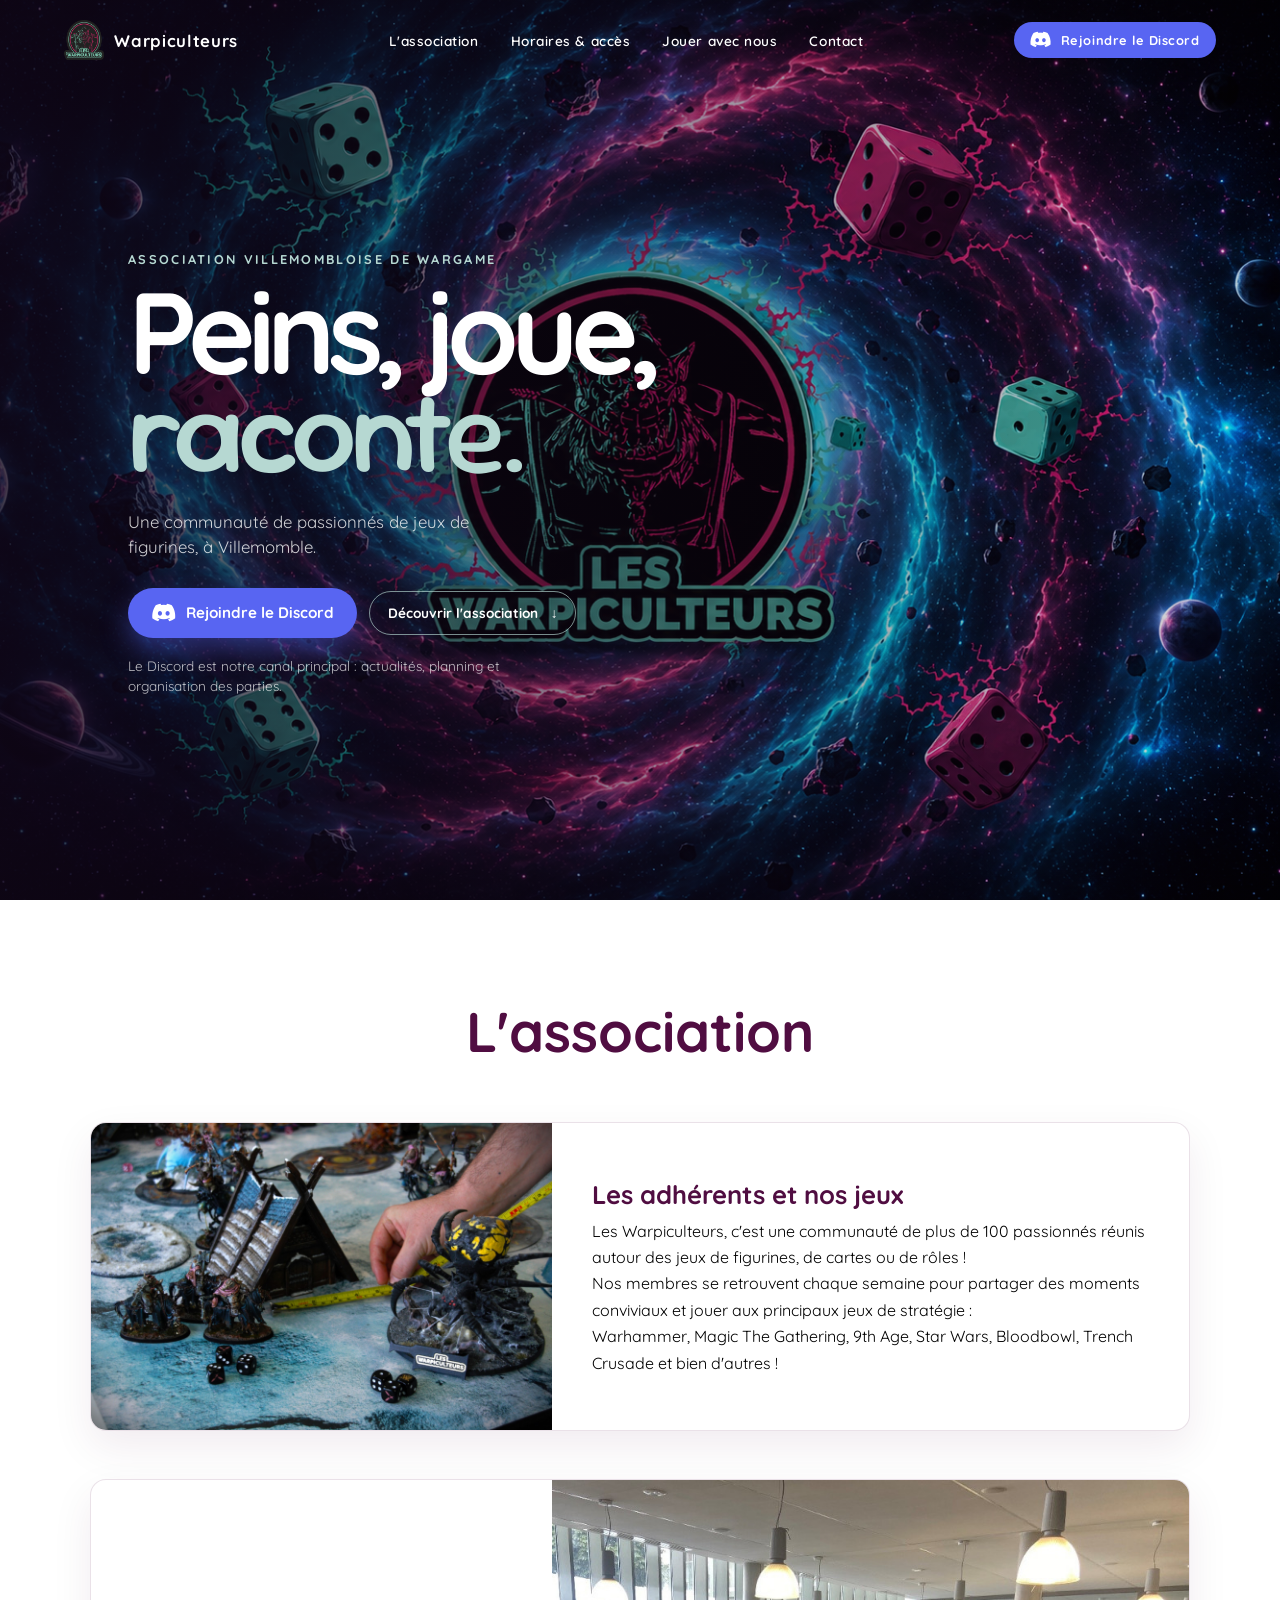
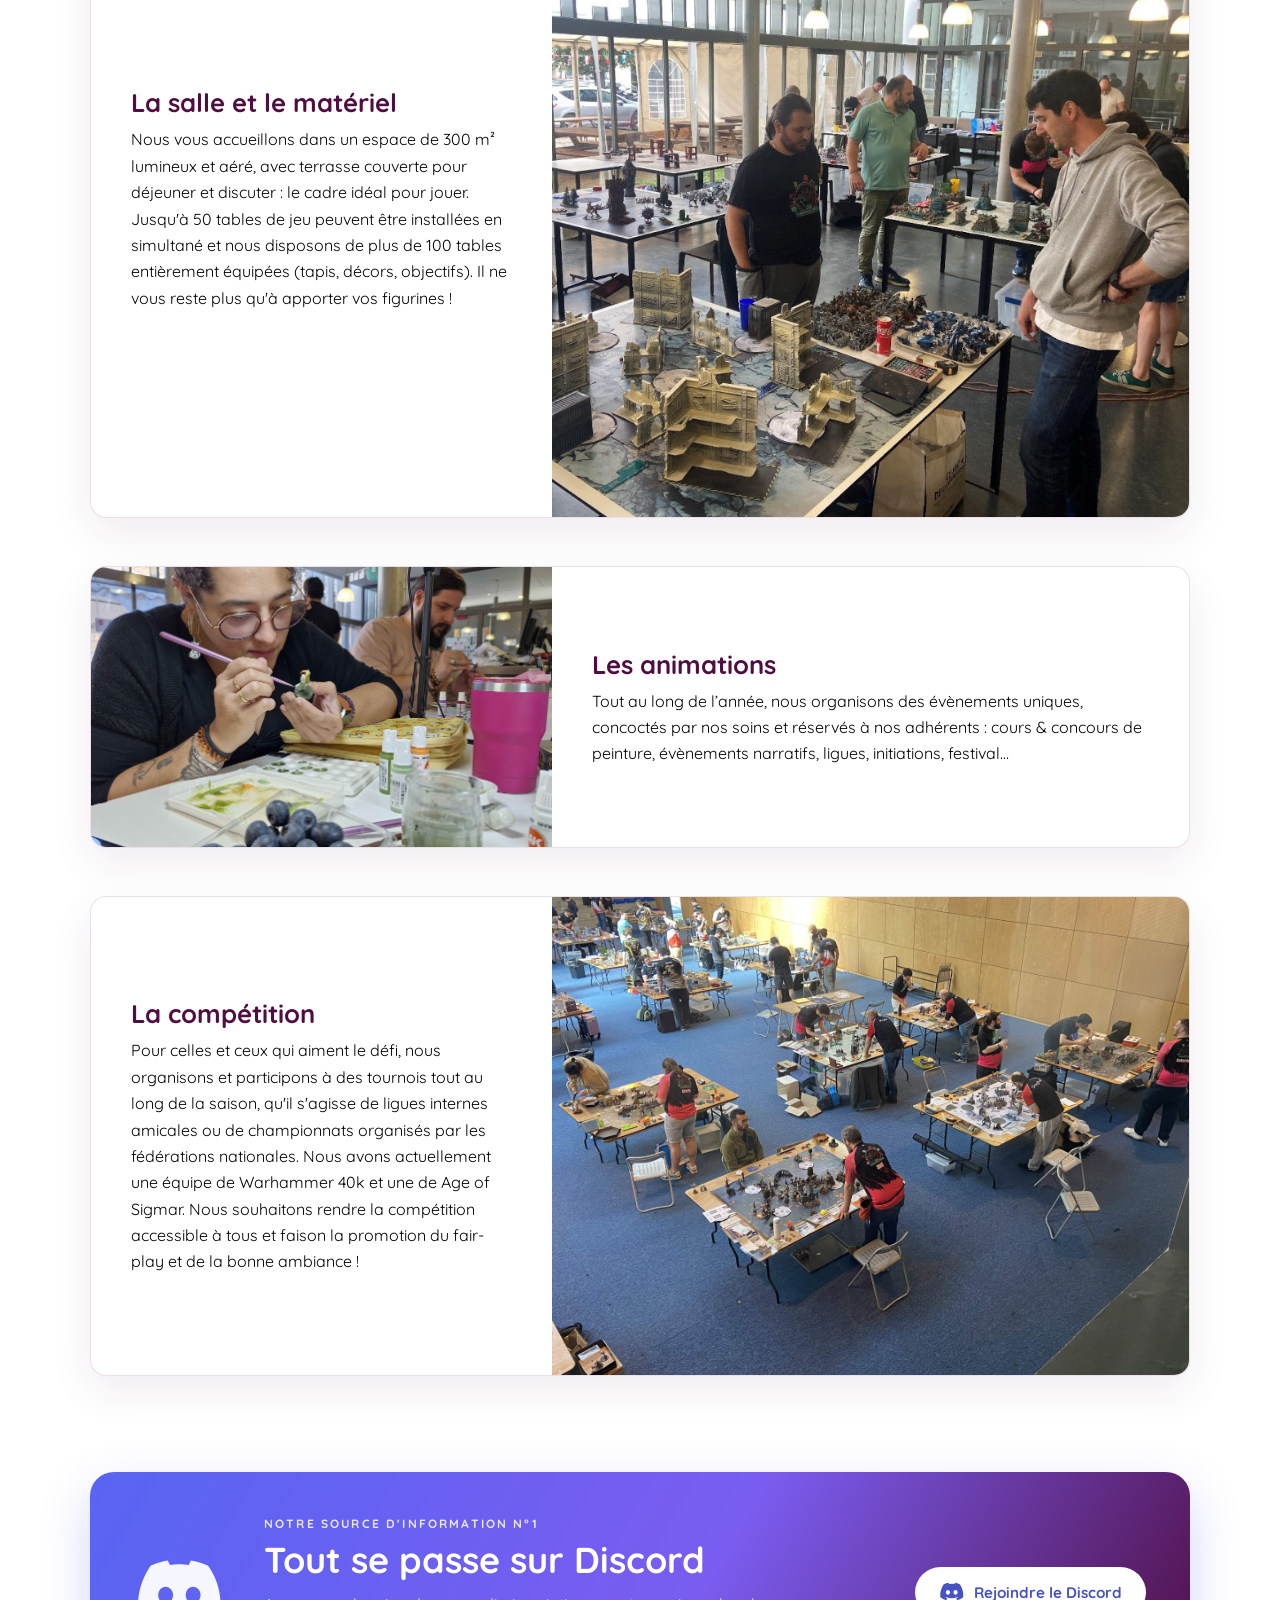
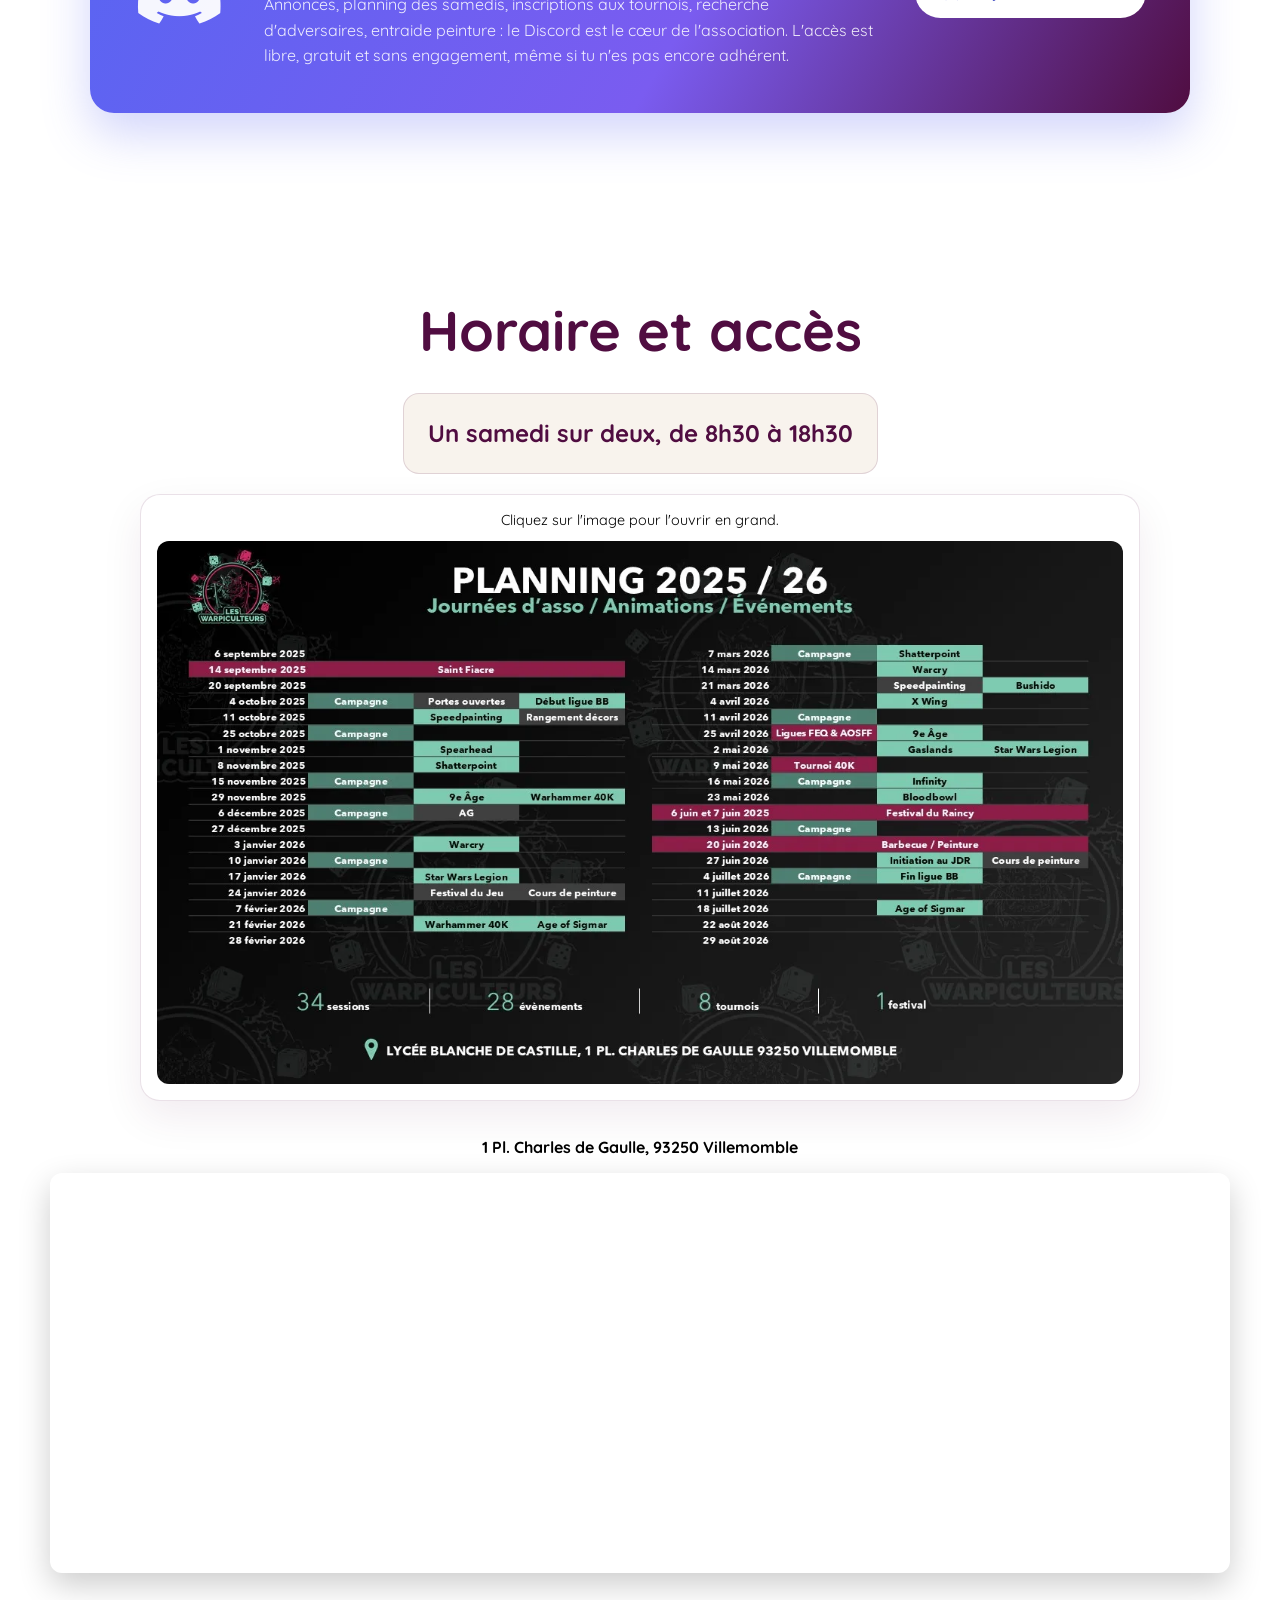
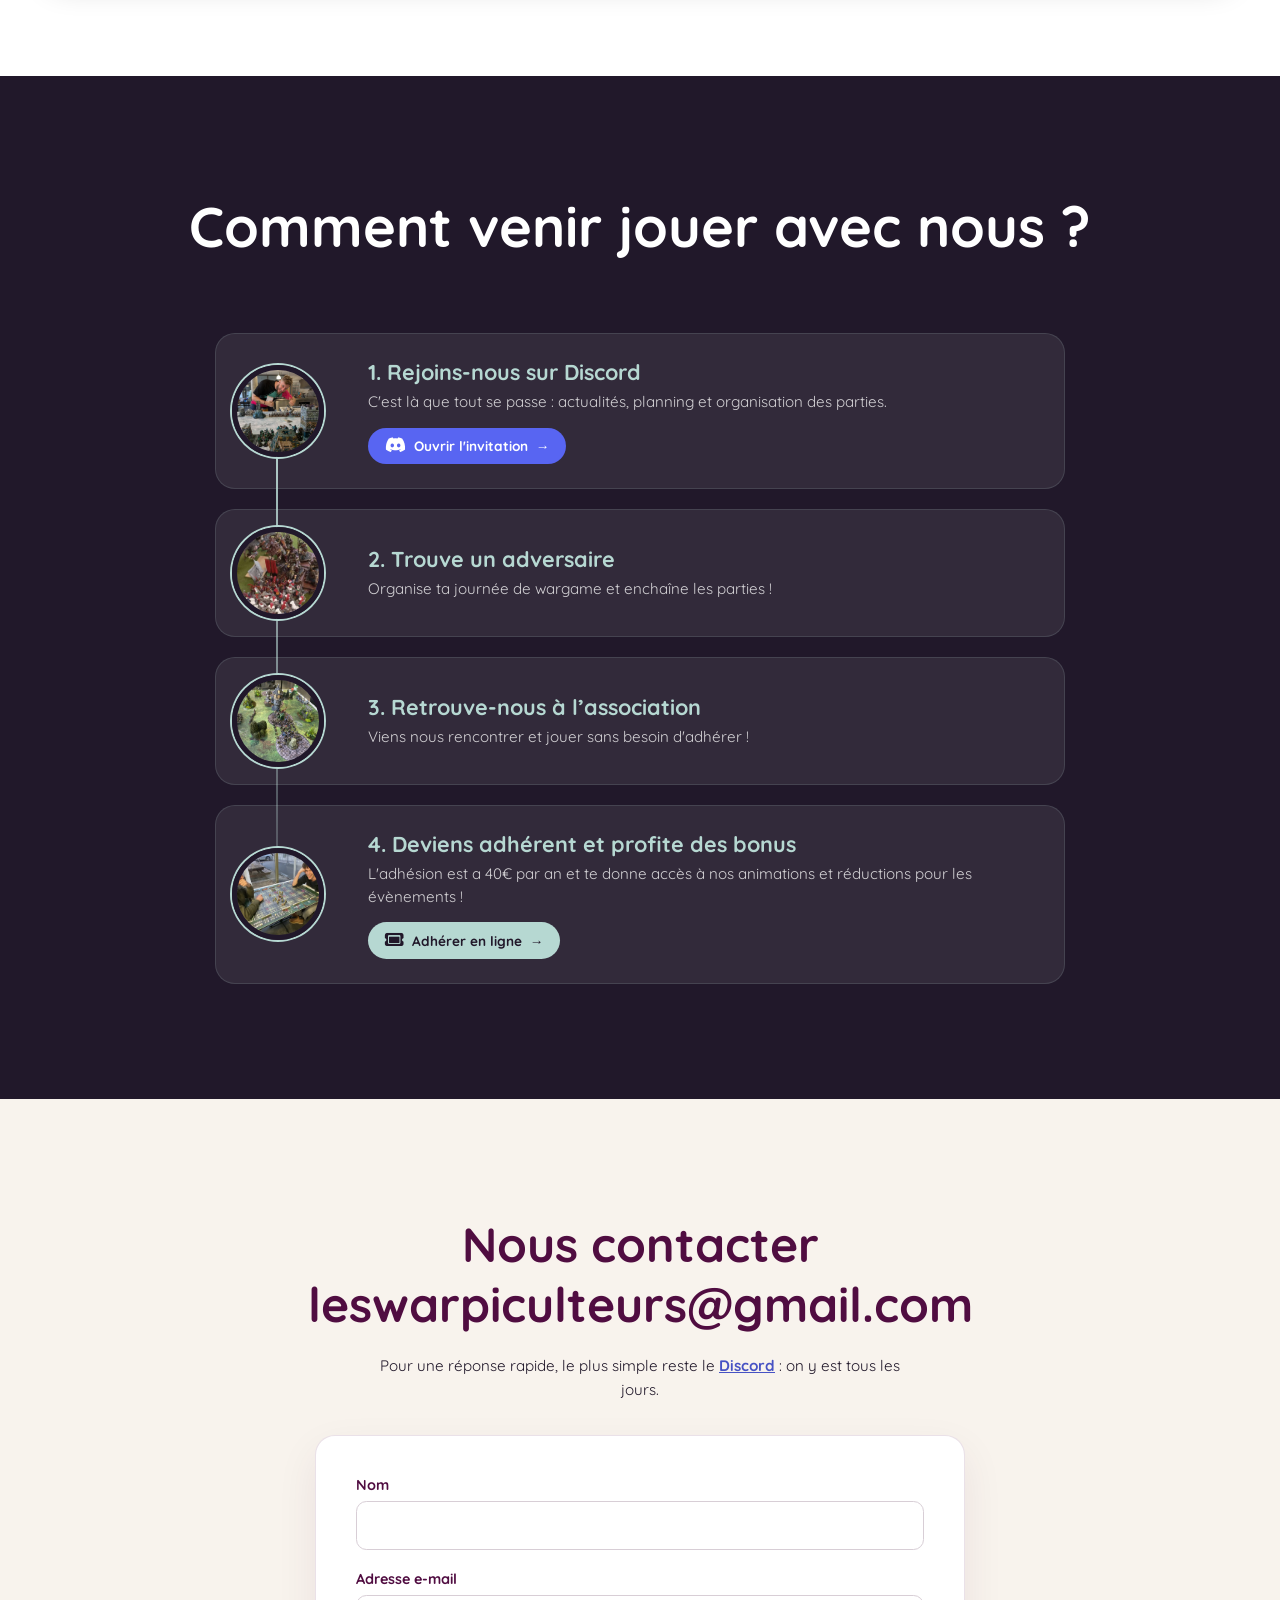
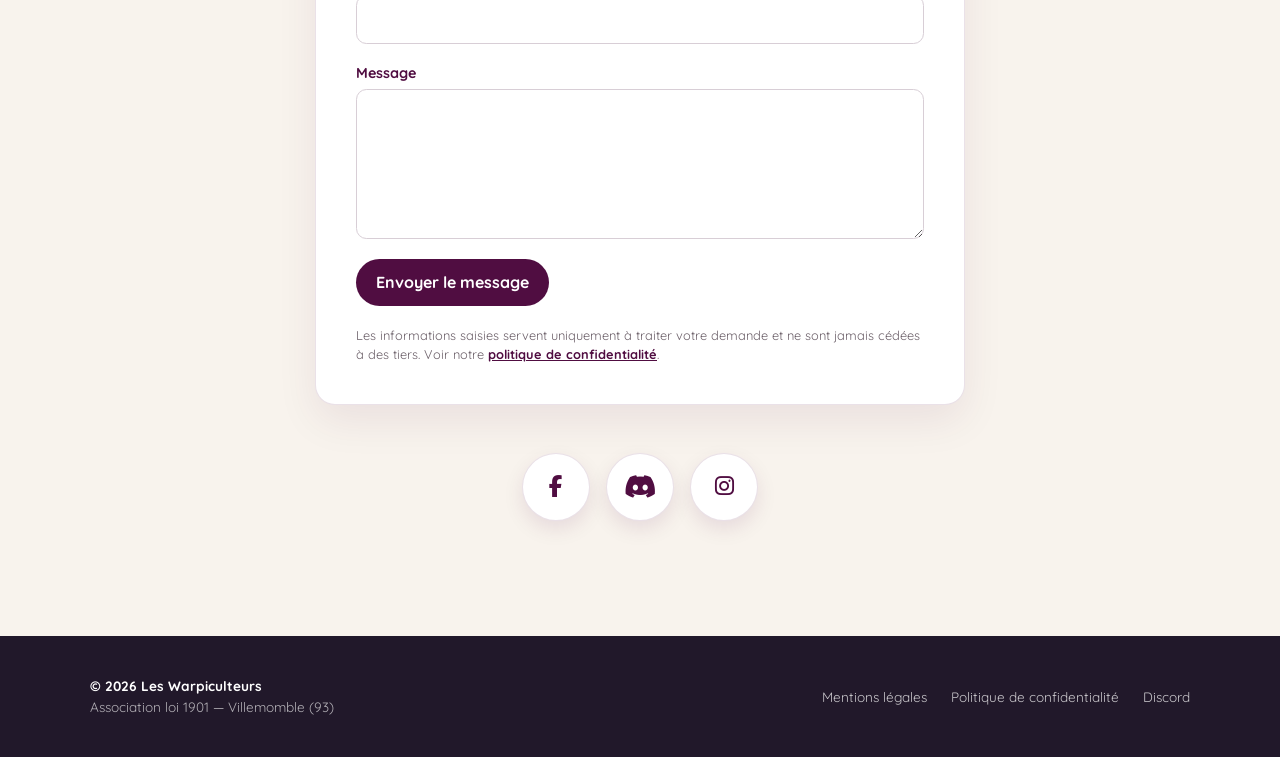
==== commit 6e4a523a: "Update site branding, logo, favicon, and image assets Co-authored-by: Junie <junie@jetbrains.com>" ====
--- a/index.html
+++ b/index.html
@@ -14,8 +14,8 @@
     <link rel="canonical" href="https://roikkun.github.io/leswarpiculteurs-site/">
 
     <!-- Favicon -->
-    <link rel="icon" type="image/svg+xml" href="favicon.svg">
-    <link rel="apple-touch-icon" href="favicon.svg">
+    <link rel="icon" type="image/png" href="img/logo-with-bg.png">
+    <link rel="apple-touch-icon" href="img/logo-with-bg.png">
 
     <!-- Open Graph / Facebook / Discord -->
     <meta property="og:type" content="website">
@@ -41,7 +41,7 @@
       "name": "Les Warpiculteurs",
       "alternateName": "Warpiculteurs",
       "description": "Association de wargame et jeux de figurines à Villemomble (93) : Warhammer 40K, Age of Sigmar, tournois, peinture et initiations.",
-      "logo": "favicon.svg",
+      "logo": "./img/logo-with-bg.png",
       "image": "./img/header.png",
       "address": {
         "@type": "PostalAddress",
@@ -91,7 +91,7 @@
 
     <nav class="site-nav" aria-label="Navigation principale">
         <a class="brand" href="#top" aria-label="Retour en haut de la page">
-            <span class="brand-mark">W</span>
+            <img class="brand-mark" src="img/logo-with-bg.png" alt="Logo Les Warpiculteurs">
             <span>Warpiculteurs</span>
         </a>
 
@@ -140,42 +140,43 @@
             <div class="imgAsso">
                 <img src="./img/our-games.png" alt="Deux joueurs s'affrontent lors d'une partie de Warhammer 40k">
             </div>
-            <h3>Nos jeux</h3>
-            <p>Nous proposons à nos adhérents de se réunir autour des principaux jeux de wargame :
-                Warhammer 40K, Age of Sigmar, Warcry, Bloodbowl, 9th Age, Star Wars Legion,
-                Shatterpoint et bien d’autres !
+            <h3>Les adhérents et nos jeux</h3>
+            <p>
+                Les Warpiculteurs, c'est une communauté de plus de 100 passionnés réunis autour des jeux de figurines, de cartes ou de rôles !<br>
+                Nos membres se retrouvent chaque semaine pour partager des moments conviviaux et jouer aux principaux jeux de stratégie :<br>
+                Warhammer, Magic The Gathering, 9th Age, Star Wars, Bloodbowl, Trench Crusade et bien d'autres !
             </p>
         </div>
         <div class="card">
             <div class="imgAsso">
                 <img src="./img/room-and-equipment.png" alt="Deux joueurs se font face lors d'une partie Age of Sigmar">
             </div>
-            <h3>La salle & matériel</h3>
+            <h3>La salle et le matériel</h3>
             <p>
-                Nous nous réunissons dans un self de 300m2, lumineux et aéré, avec la possibilité de déjeuner en terrasse. Avec l’accès à plusieurs salles, nous pouvons faire jusqu’à 50 tables de jeux en simultanées.
-                Nous disposons de près de 100 tables pour tous vos jeux préférés (tapis, décors, objectifs…)  :
-                tu n’as plus qu’à apporter tes figurines !
+                Nous vous accueillons dans un espace de 300 m² lumineux et aéré, avec terrasse couverte pour déjeuner et discuter : le cadre idéal pour jouer.
+                Jusqu'à 50 tables de jeu peuvent être installées en simultané et nous disposons de plus de 100 tables entièrement équipées
+                (tapis, décors, objectifs). Il ne vous reste plus qu'à apporter vos figurines !
             </p>
         </div>
         <div class="card">
             <div class="imgAsso">
                 <img src="./img/animations.png" alt="Grille de photographie de figurines peintes par les adhérents">
             </div>
-            <h3>Animations</h3>
-            <p>Tout au long de l’année,
-                nous organisons des évènements uniques,
-                concoctés par nos soins et réservés à nos adhérents :
-                cours & concours de peinture, évènements narratifs, ligues annuelles, initiations…
+            <h3>Les animations</h3>
+            <p>
+                Tout au long de l’année, nous organisons des évènements uniques, concoctés par nos soins et réservés à nos adhérents :
+                cours & concours de peinture, évènements narratifs, ligues, initiations, festival…
             </p>
         </div>
         <div class="card">
             <div class="imgAsso">
                 <img src="./img/competition.png" alt="L'équipe des 40KT1">
             </div>
-            <h3>Compétition</h3>
-            <p>Si tu aimes la compétition, notre association pourra t’accompagner dans l’aventure !
-                Nous avons une équipe compétitive pour Warhammer 40k (ligue 2) et une pour Age of Sigmar (ligue 3).
-                Nous souhaitons rendre la compétition accessible à tous.
+            <h3>La compétition</h3>
+            <p>
+                Pour celles et ceux qui aiment le défi, nous organisons et participons à des tournois tout au long de la saison, qu'il s'agisse de ligues
+                internes amicales ou de championnats organisés par les fédérations nationales. Nous avons actuellement une équipe de Warhammer 40k et une de
+                Age of Sigmar. Nous souhaitons rendre la compétition accessible à tous et faison la promotion du fair-play et de la bonne ambiance !
             </p>
         </div>
     </div>
--- a/styles.css
+++ b/styles.css
@@ -112,15 +112,8 @@
 }
 
 .brand-mark {
-    display: grid;
-    place-items: center;
-    width: 2.25rem;
-    height: 2.25rem;
-    border: 1px solid var(--header-mint);
-    border-radius: 50%;
-    color: var(--header-mint);
-    font-family: "Sour Gummy", sans-serif;
-    font-size: 1.5rem;
+    width: 2.5rem;
+    height: 2.5rem;
 }
 
 .menu-links {
@@ -953,15 +946,6 @@
 .legal .legal-back:hover,
 .legal .legal-back:focus-visible {
     background: #719991;
-}
-
-/* Placeholder the association still has to fill in before publishing */
-.legal .todo {
-    padding: 0.1rem 0.4rem;
-    border-radius: 0.25rem;
-    background: #ffe8a3;
-    color: #6b4e00;
-    font-weight: 700;
 }
 
 /* Form confirmation page */
@@ -1291,11 +1275,6 @@
         font-size: 0.9rem;
     }
 
-    .brand-mark {
-        width: 2rem;
-        height: 2rem;
-    }
-
     .hero-description {
         font-size: 0.95rem;
     }
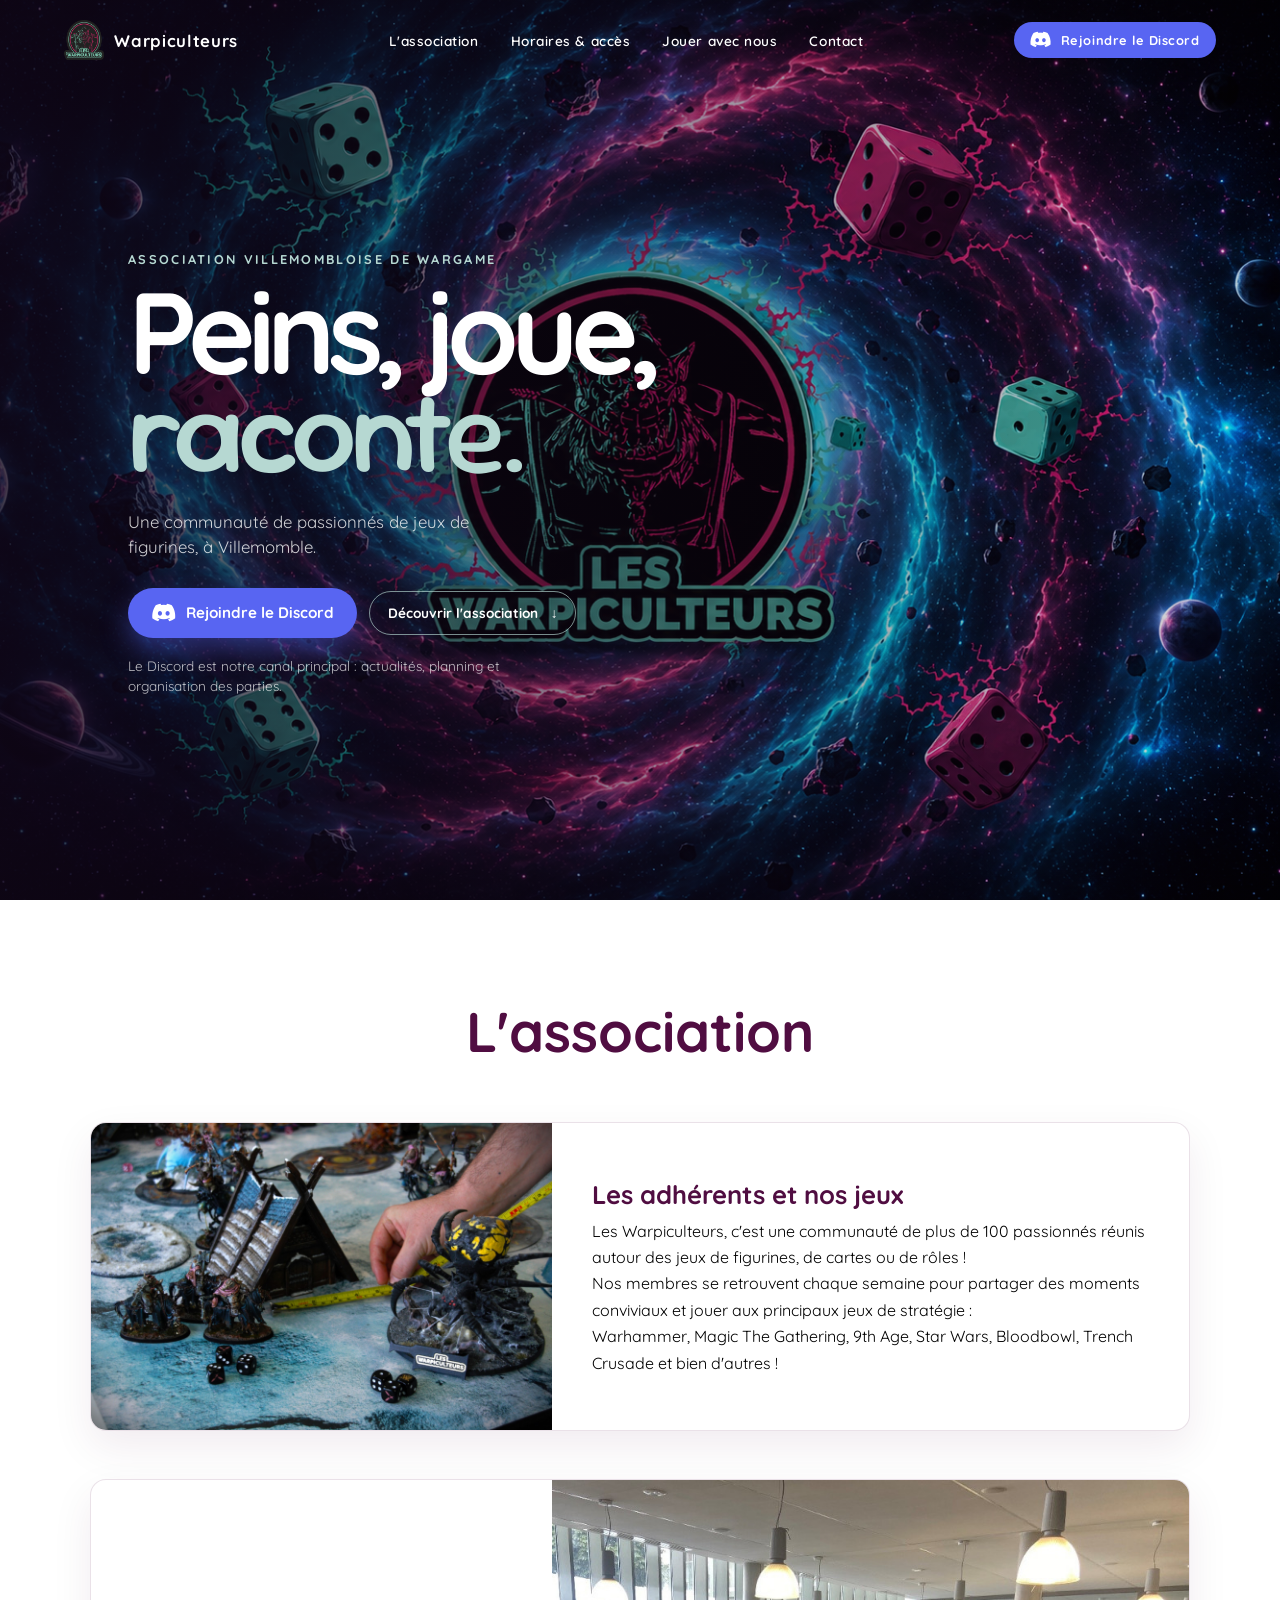
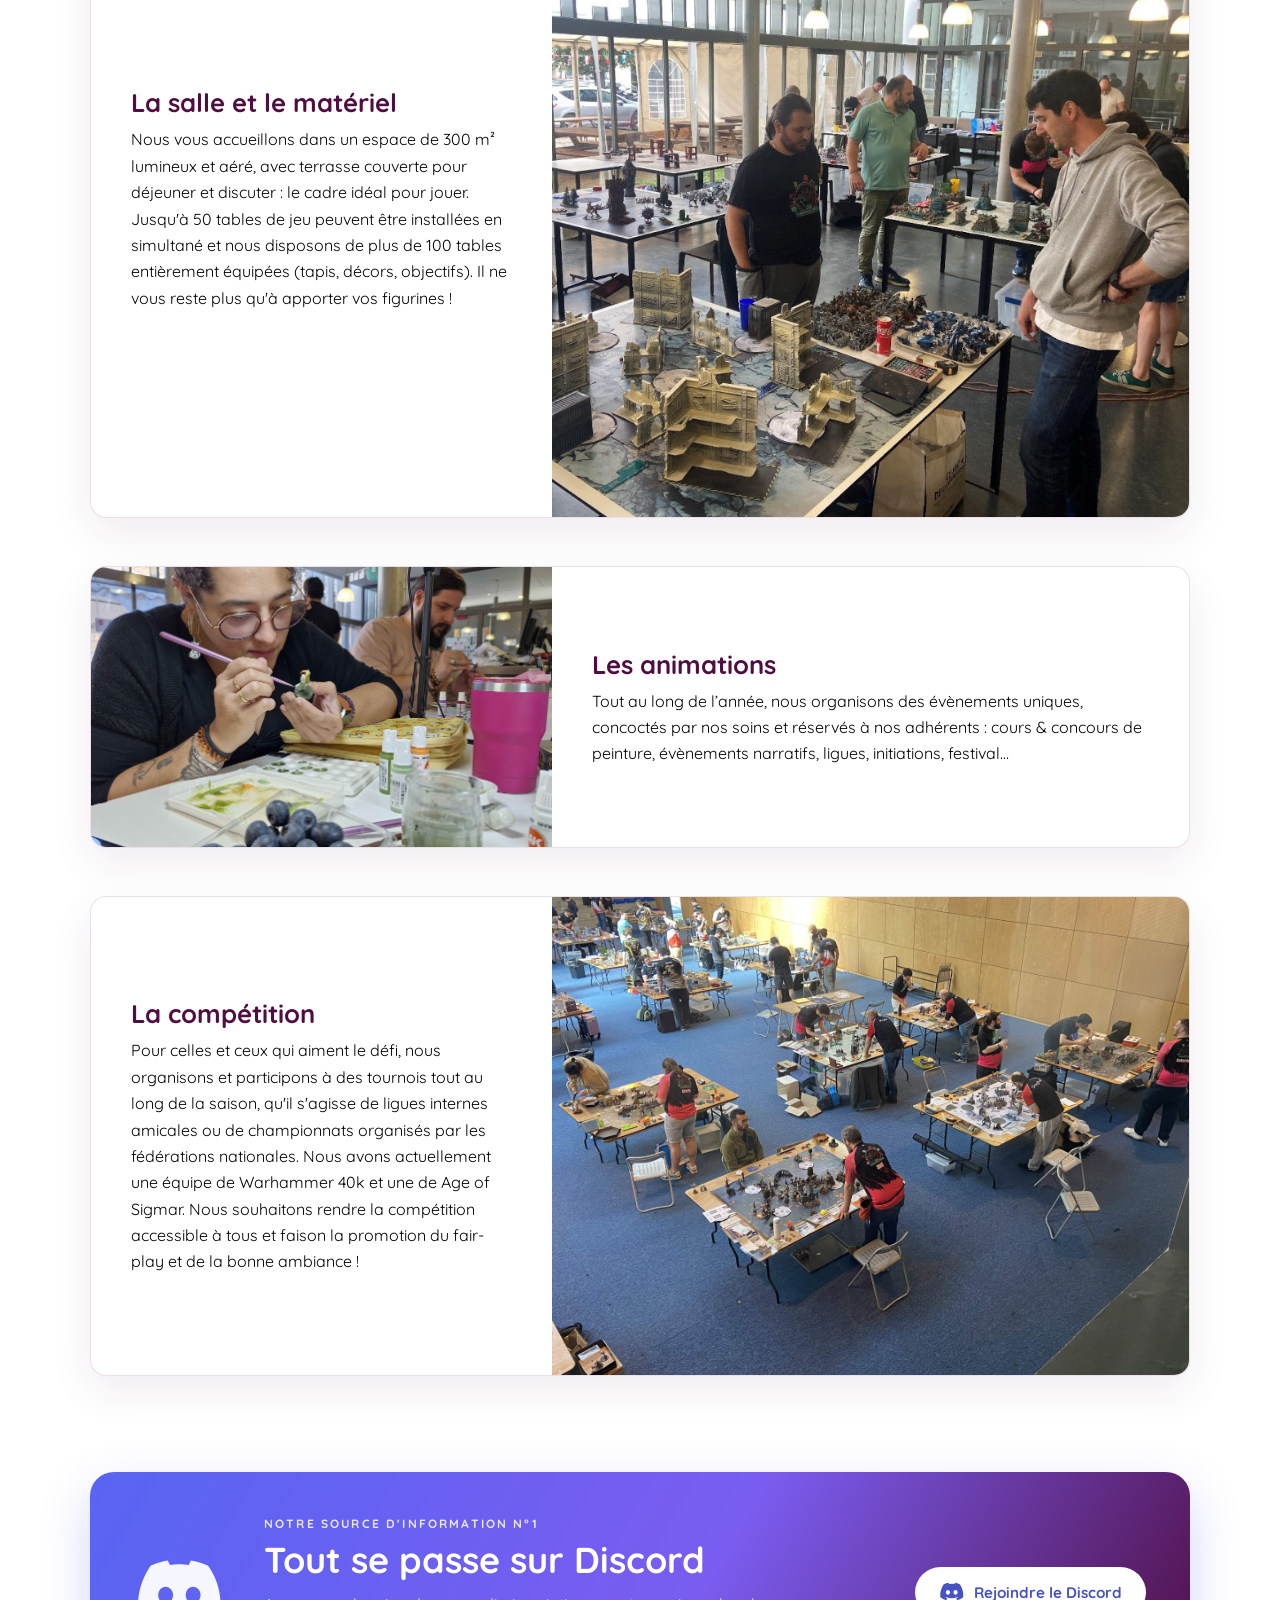
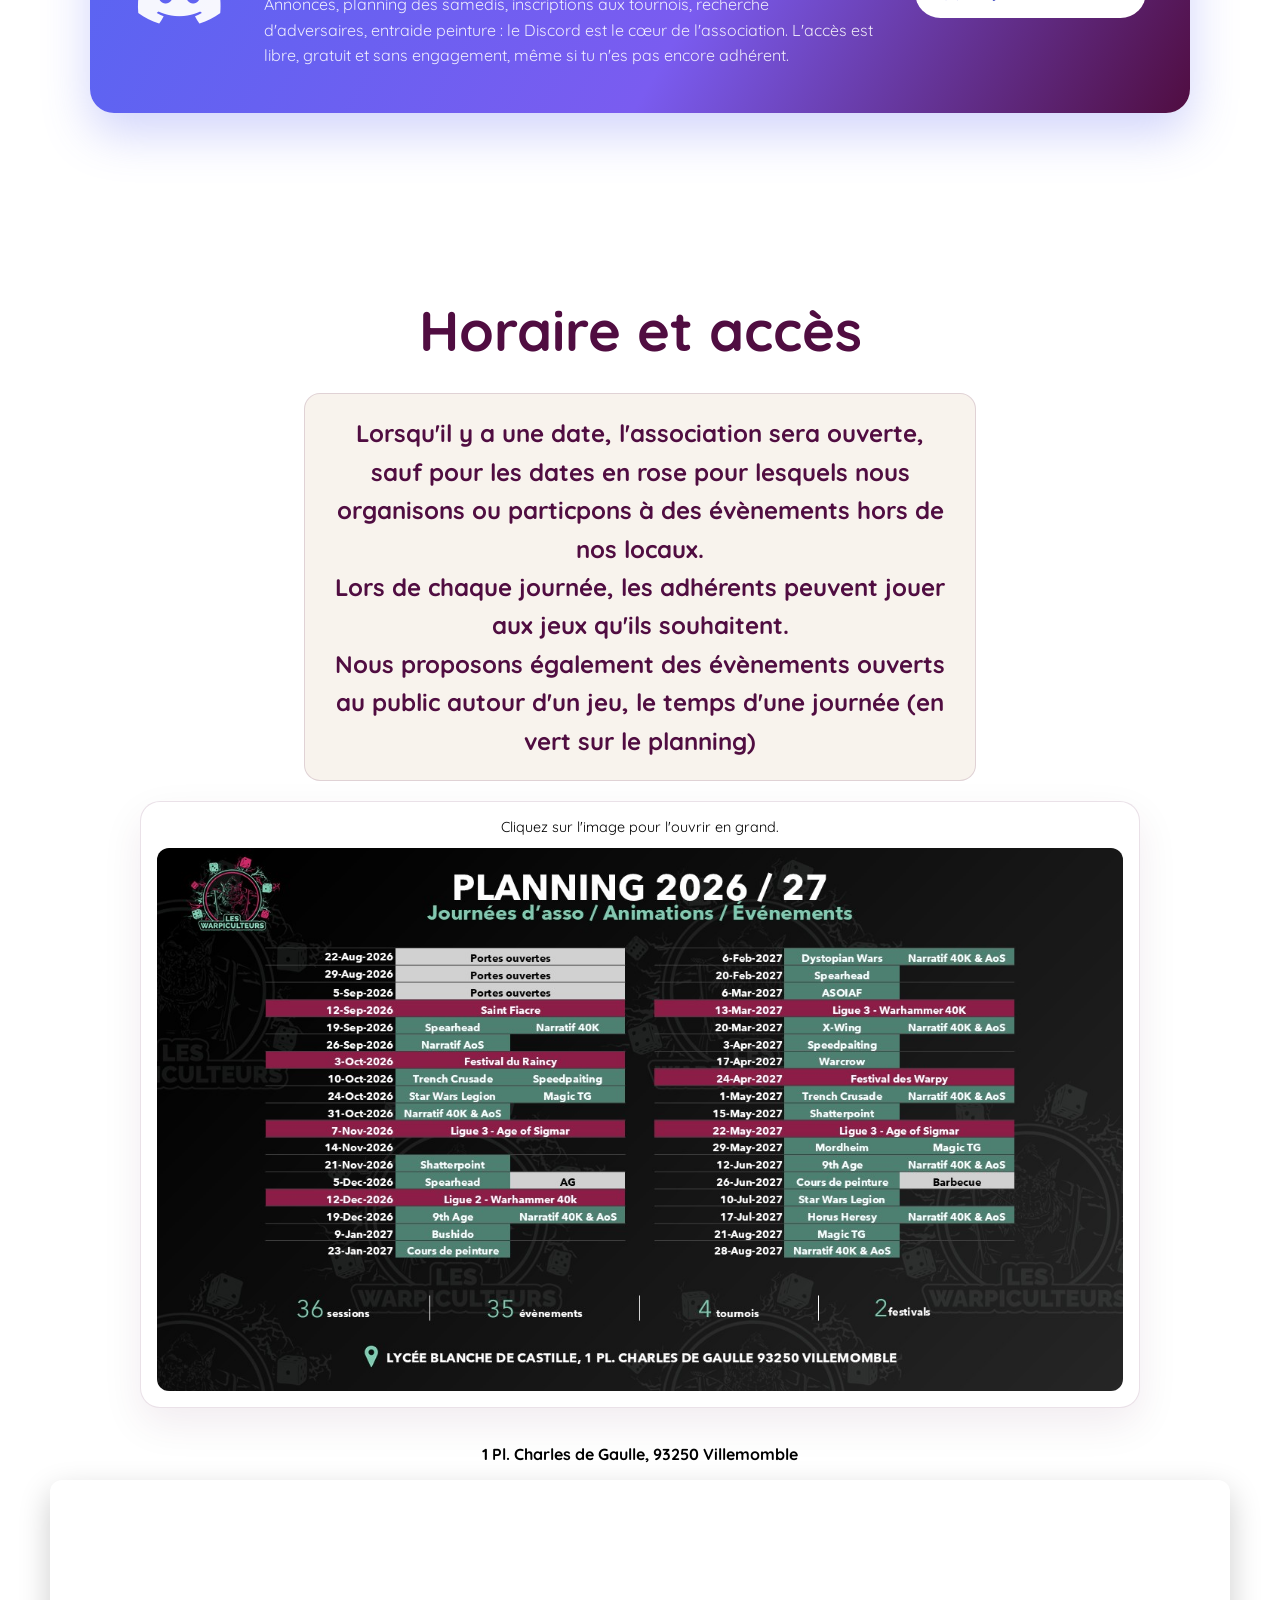
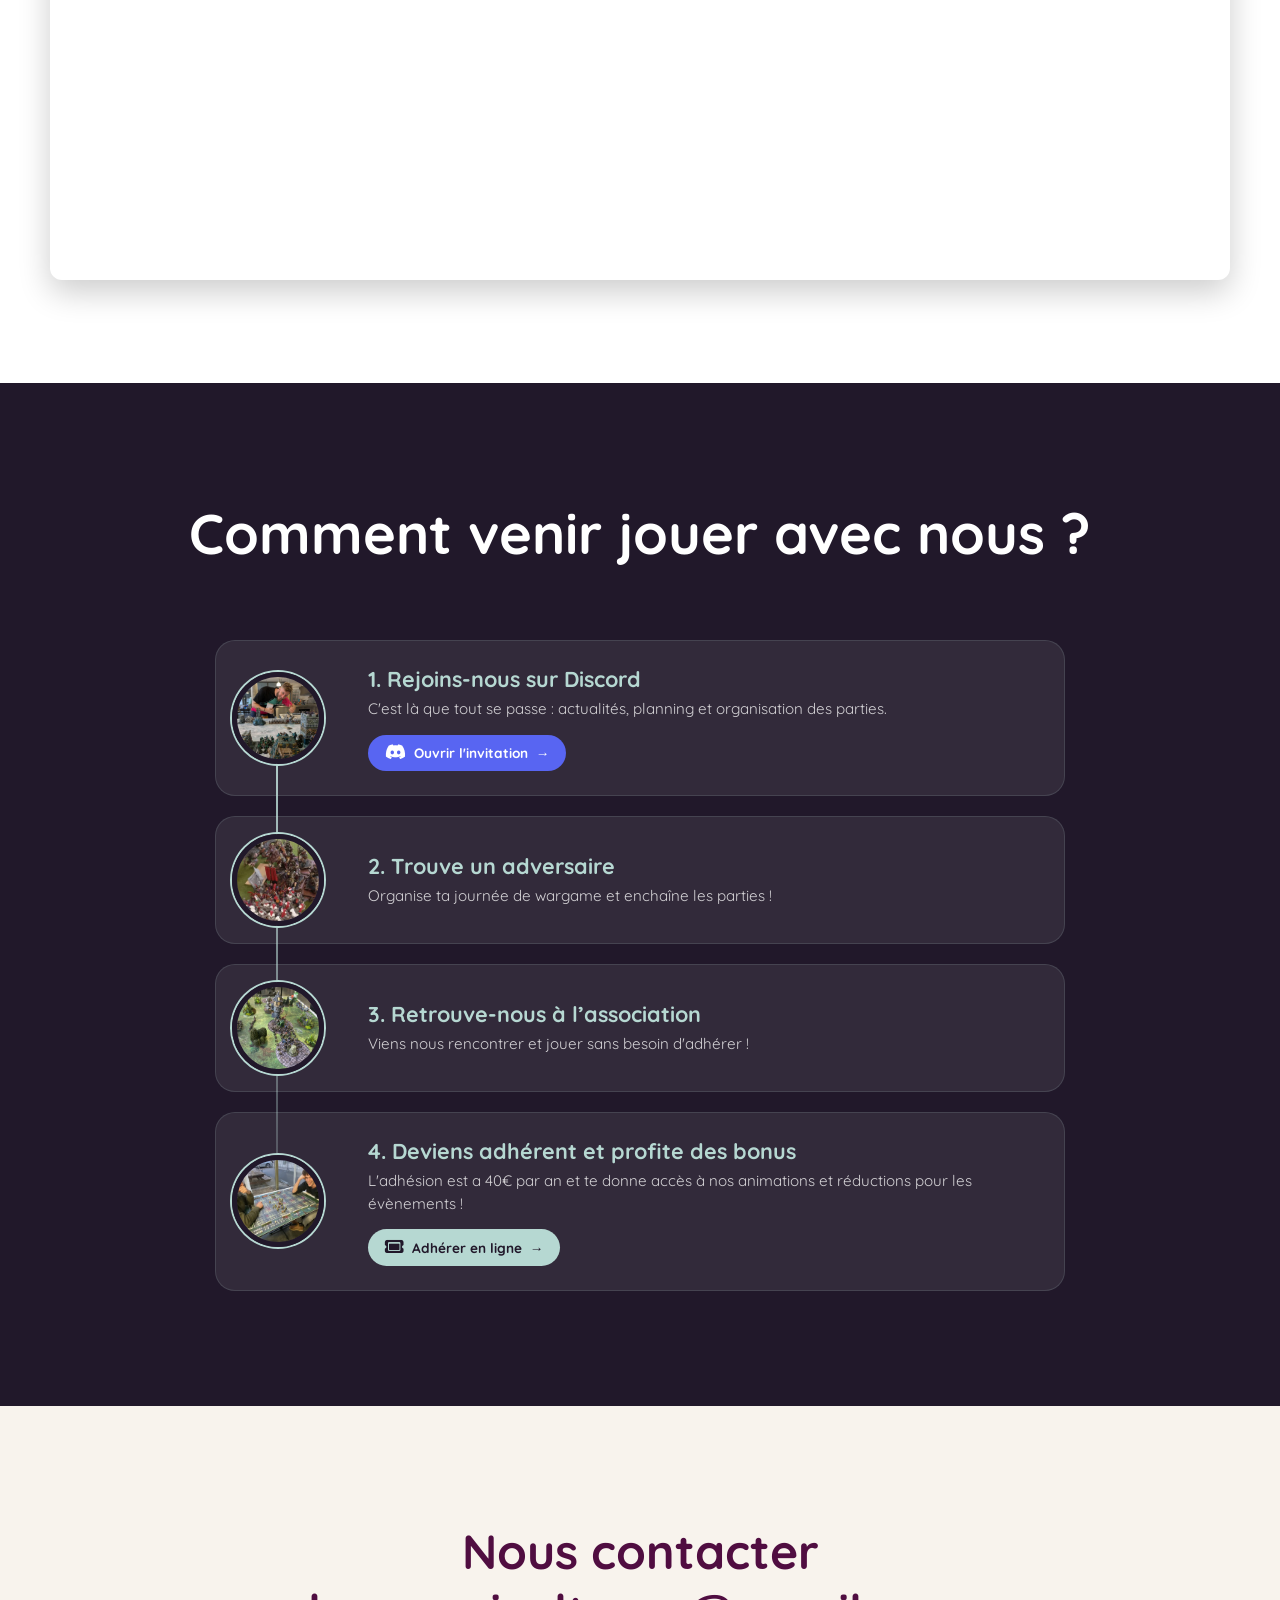
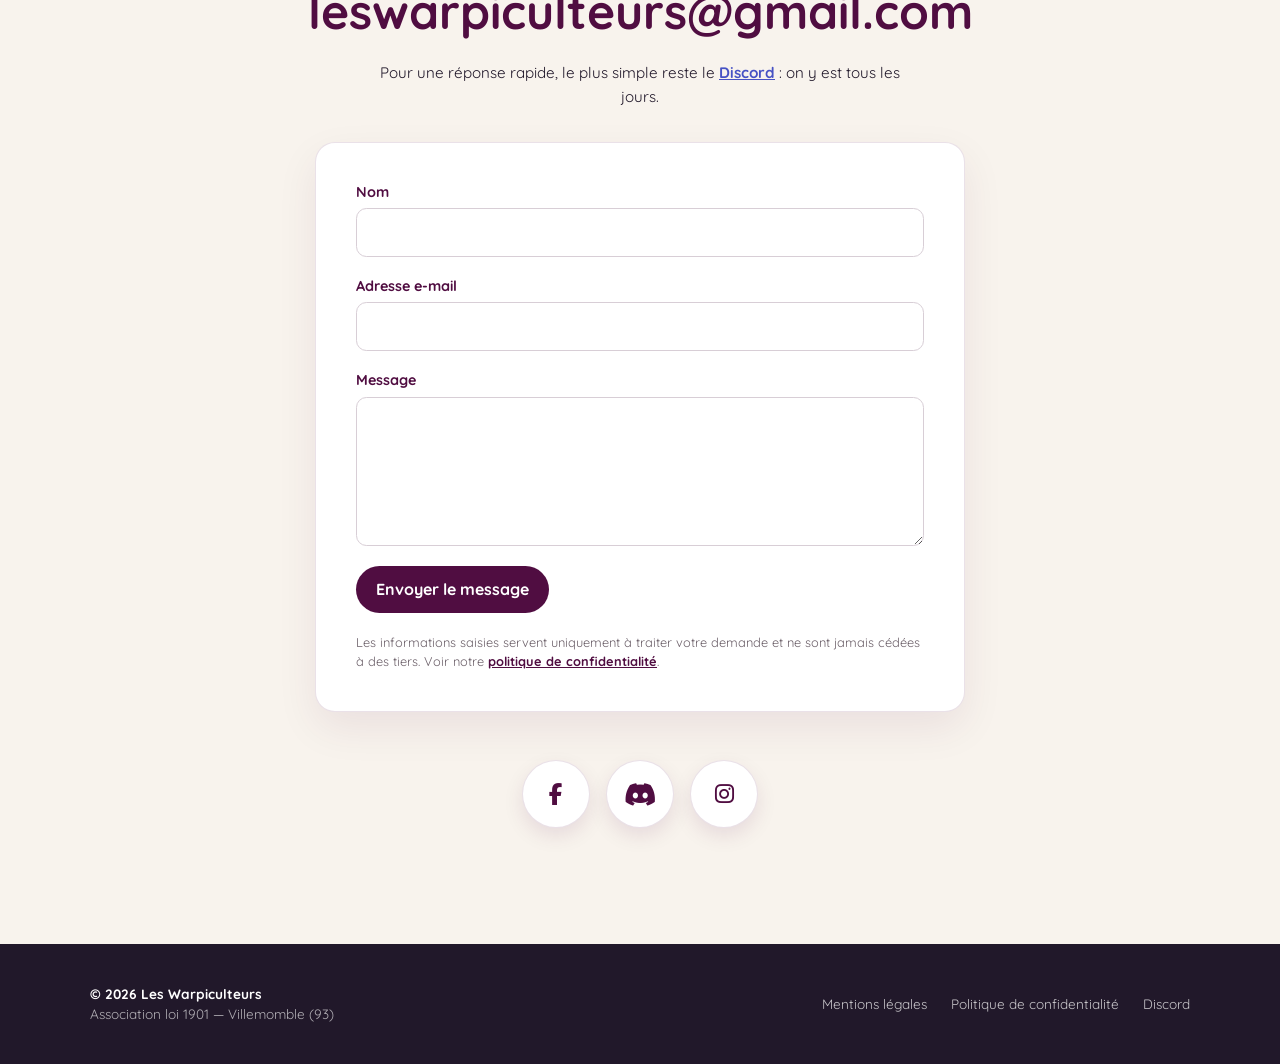
==== commit 6f636323: "Update schedule description and planning calendar Co-authored-by: Junie <junie@jetbrains.com>" ====
--- a/index.html
+++ b/index.html
@@ -138,7 +138,7 @@
     <div class="cards-container">
         <div class="card">
             <div class="imgAsso">
-                <img src="./img/our-games.png" alt="Deux joueurs s'affrontent lors d'une partie de Warhammer 40k">
+                <img src="./img/our-games.png" alt="Une table de jeu de Ages of Sigmar">
             </div>
             <h3>Les adhérents et nos jeux</h3>
             <p>
@@ -160,7 +160,7 @@
         </div>
         <div class="card">
             <div class="imgAsso">
-                <img src="./img/animations.png" alt="Grille de photographie de figurines peintes par les adhérents">
+                <img src="./img/animations.png" alt="Un atelier peinture avec les adherents">
             </div>
             <h3>Les animations</h3>
             <p>
@@ -170,7 +170,7 @@
         </div>
         <div class="card">
             <div class="imgAsso">
-                <img src="./img/competition.png" alt="L'équipe des 40KT1">
+                <img src="./img/competition.png" alt="Un tournois organisé par l'association">
             </div>
             <h3>La compétition</h3>
             <p>
@@ -203,7 +203,12 @@
 
 <section class="accesHoraires" id="accesHoraires">
     <h1 class="titre">Horaire et accès</h1>
-    <p>Un samedi sur deux, de 8h30 à 18h30</p>
+    <p>
+        Lorsqu'il y a une date, l'association sera ouverte, sauf pour les  dates en rose pour lesquels nous organisons ou particpons
+        à des évènements hors de nos locaux.<br>
+        Lors de chaque journée, les adhérents peuvent jouer aux jeux qu'ils souhaitent.<br>
+        Nous proposons également des évènements ouverts au public autour d'un jeu, le temps d'une journée (en vert sur le planning)
+    </p>
 
     <figure class="calendar">
         <figcaption>Cliquez sur l'image pour l'ouvrir en grand.</figcaption>
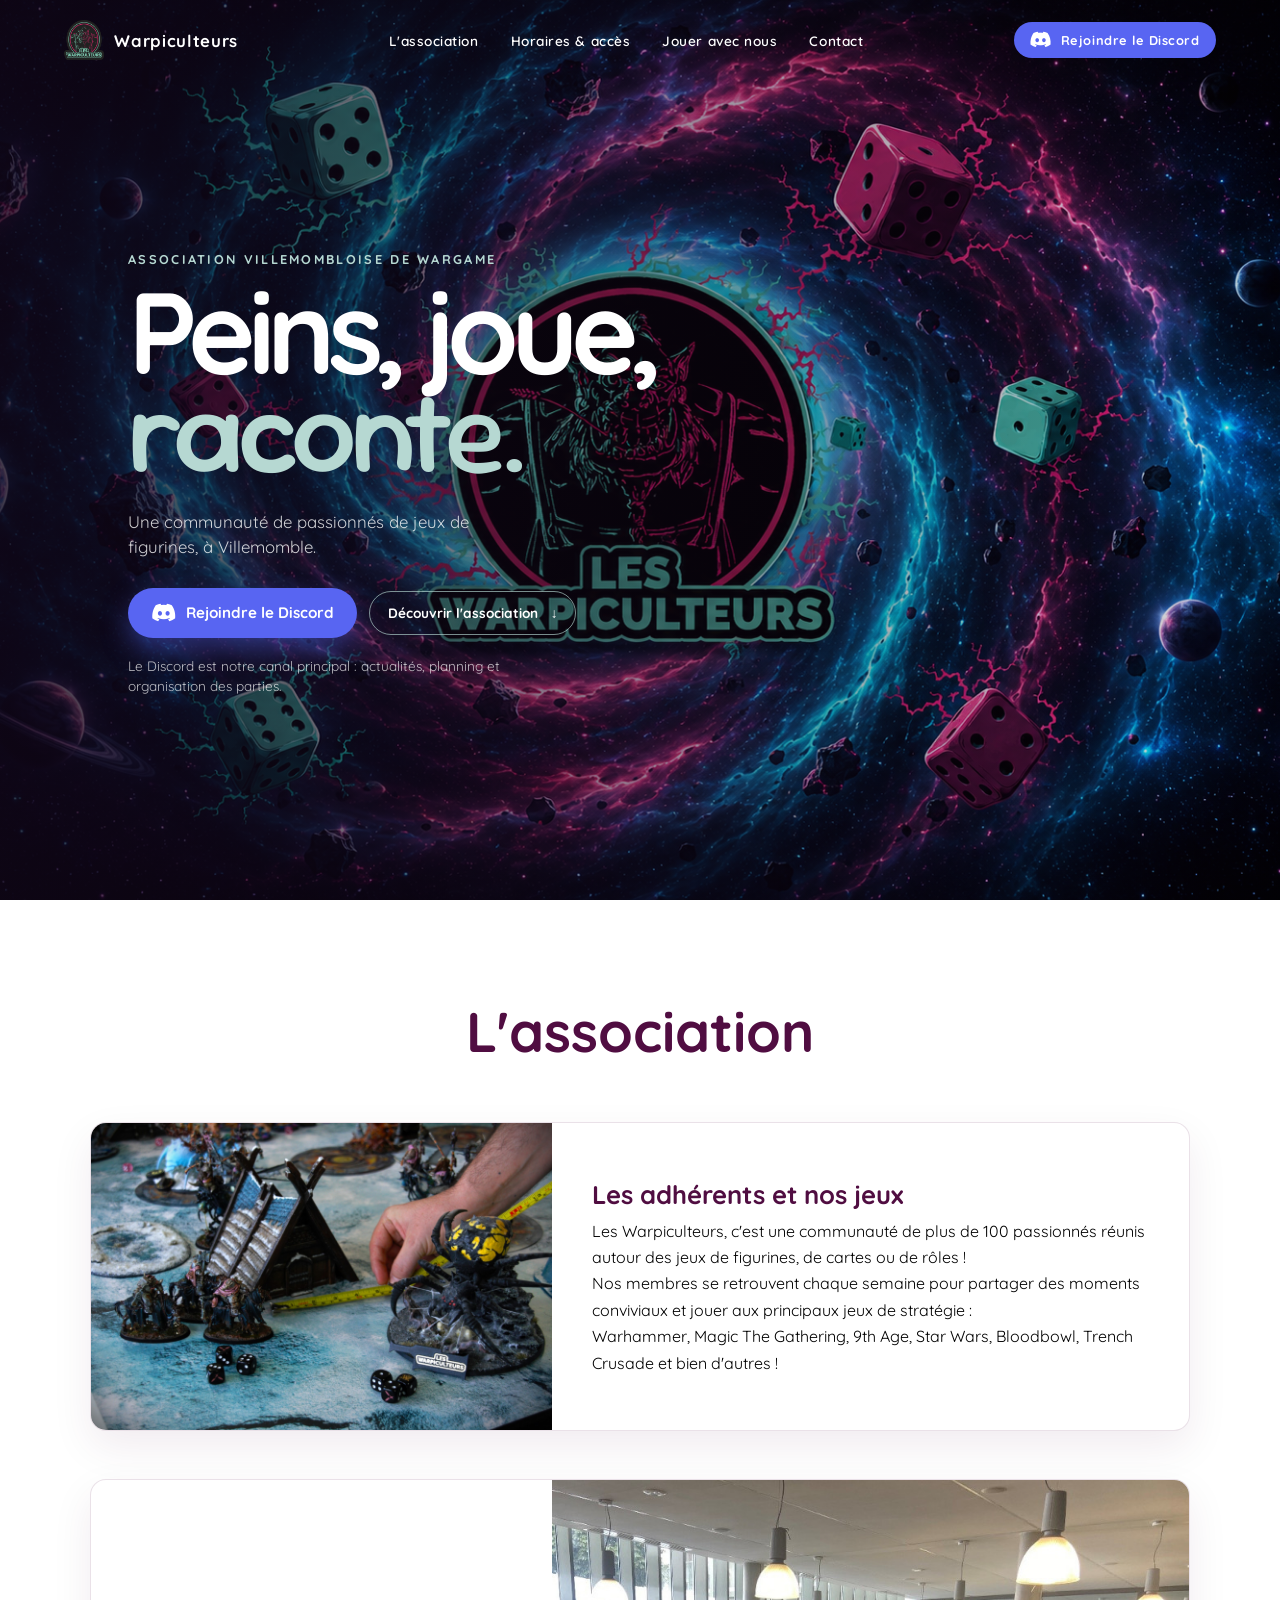
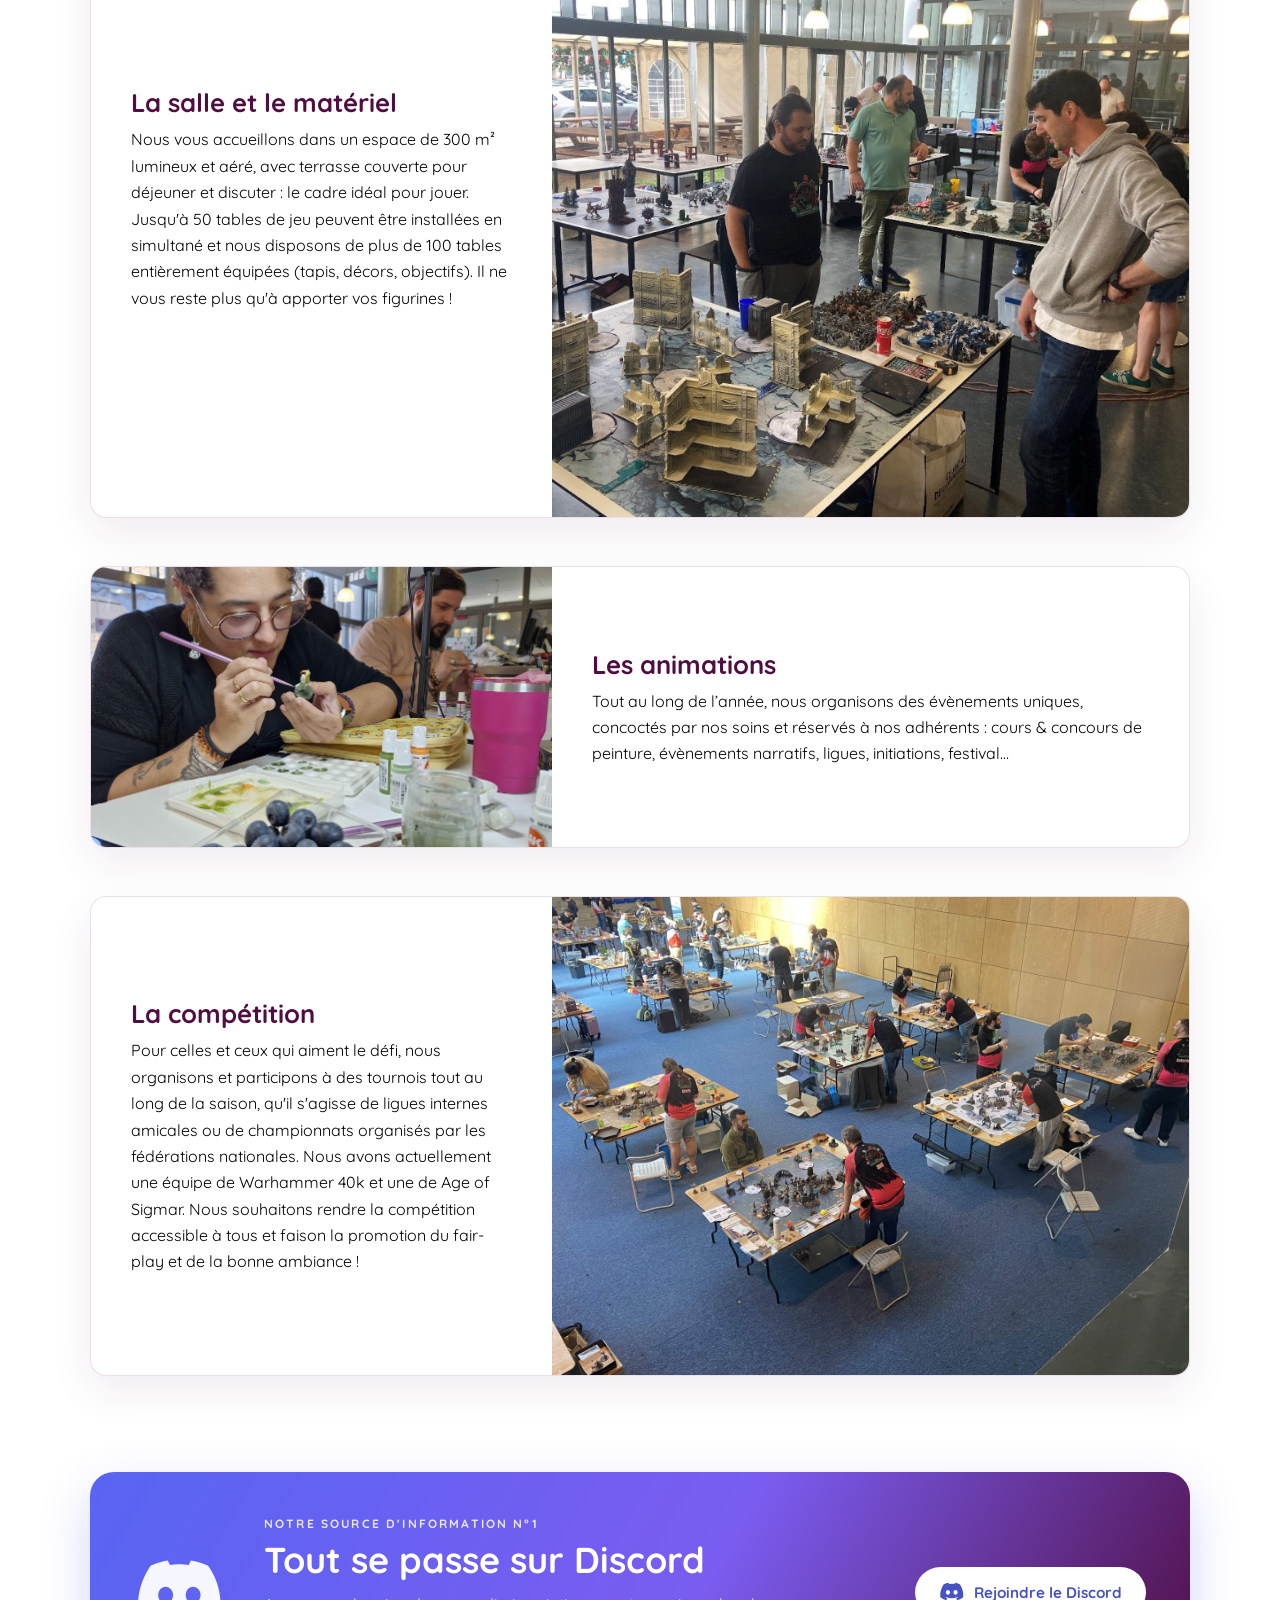
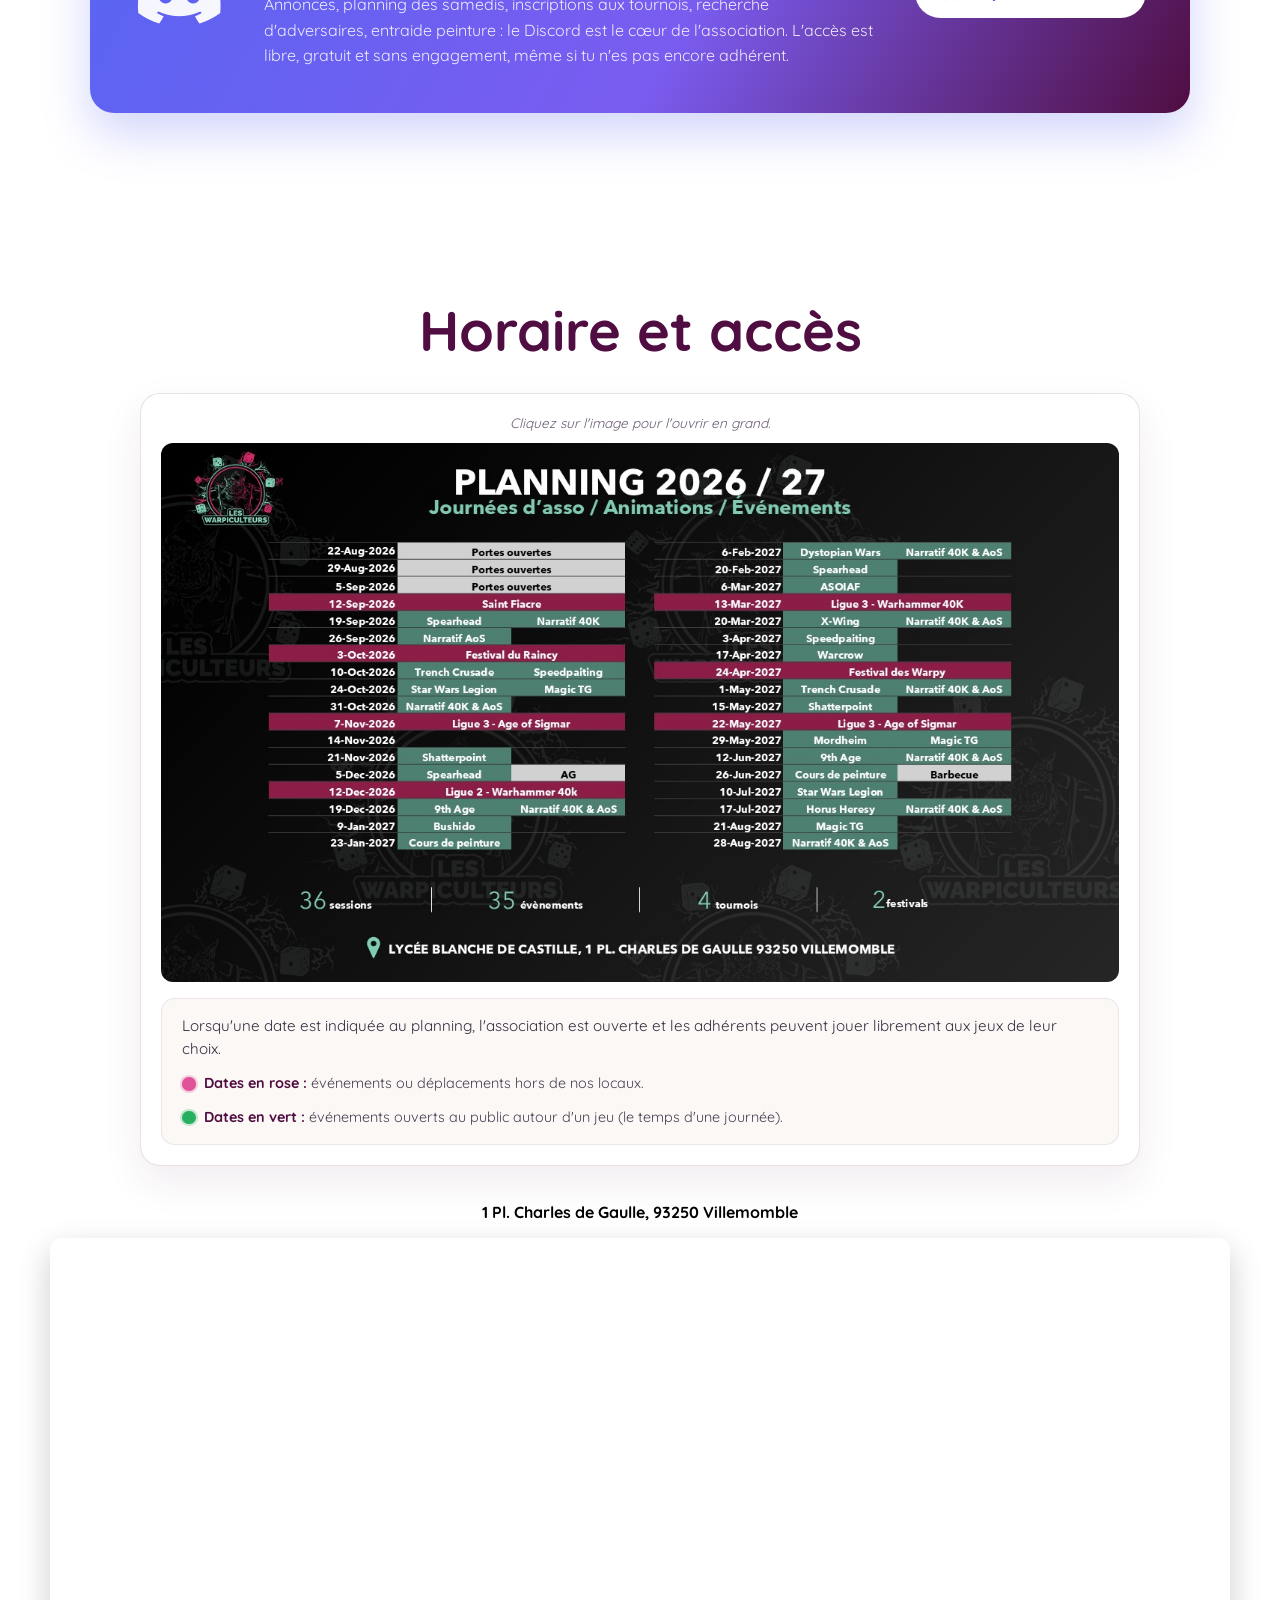
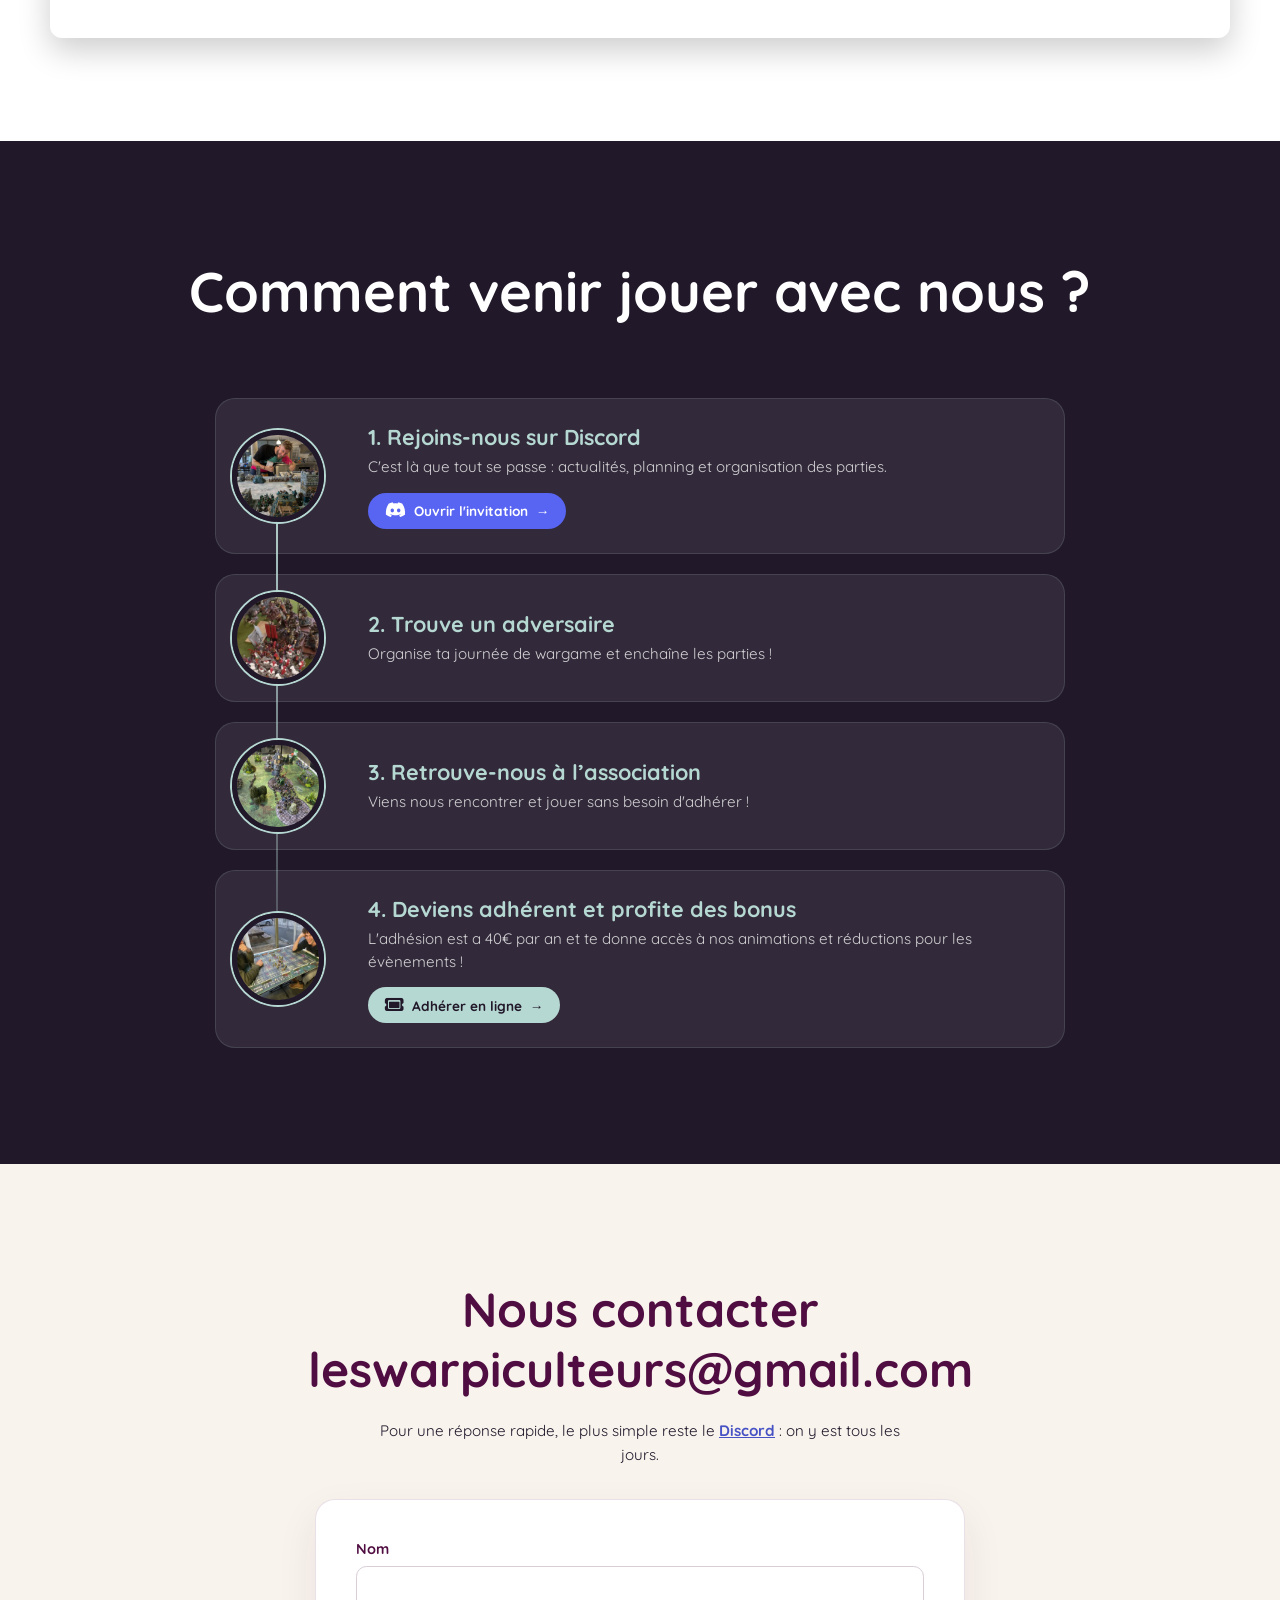
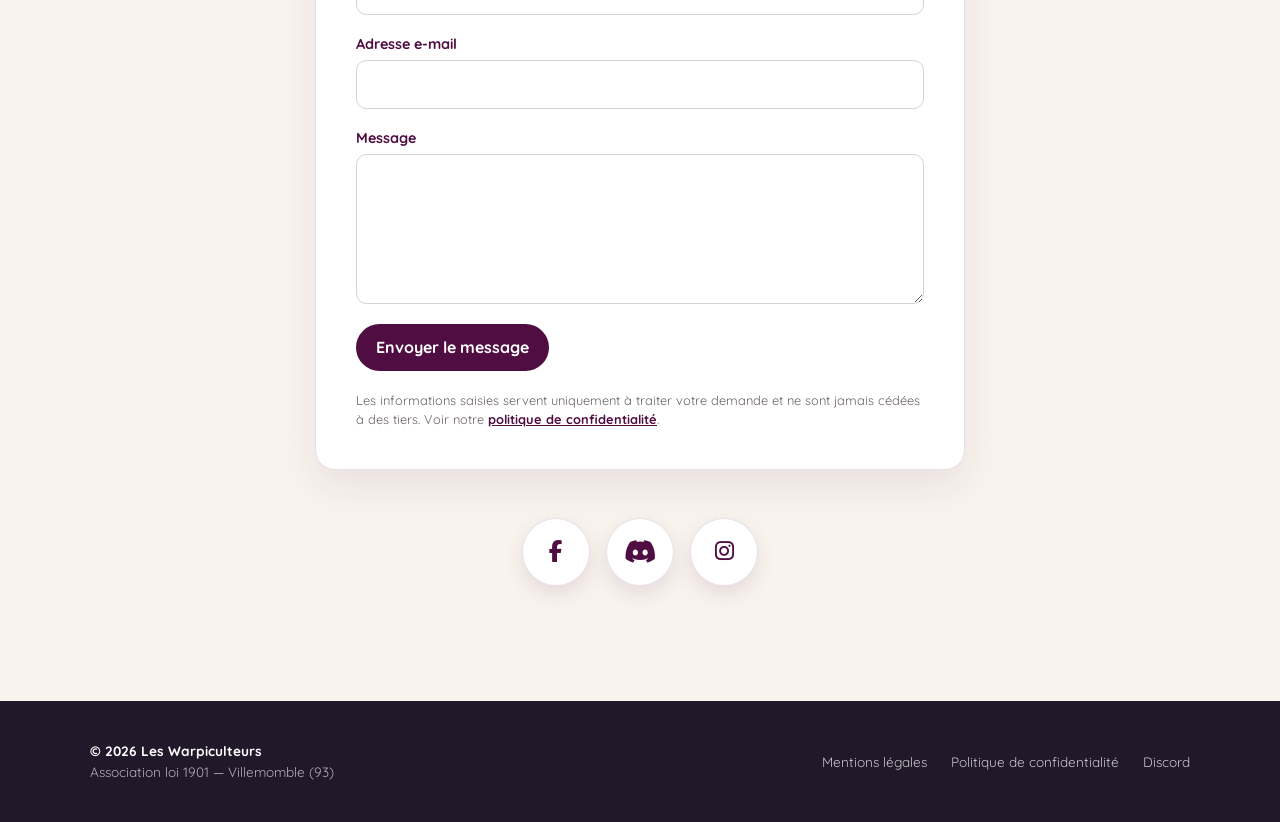
==== commit 0df1d3fd: "change planning legend" ====
--- a/index.html
+++ b/index.html
@@ -203,18 +203,26 @@
 
 <section class="accesHoraires" id="accesHoraires">
     <h1 class="titre">Horaire et accès</h1>
-    <p>
-        Lorsqu'il y a une date, l'association sera ouverte, sauf pour les  dates en rose pour lesquels nous organisons ou particpons
-        à des évènements hors de nos locaux.<br>
-        Lors de chaque journée, les adhérents peuvent jouer aux jeux qu'ils souhaitent.<br>
-        Nous proposons également des évènements ouverts au public autour d'un jeu, le temps d'une journée (en vert sur le planning)
-    </p>
-
     <figure class="calendar">
         <figcaption>Cliquez sur l'image pour l'ouvrir en grand.</figcaption>
         <a href="img/warpi-planning.png" target="_blank" rel="noopener">
             <img src="img/warpi-planning.png" alt="Planning des événements de l'association">
         </a>
+        <div class="calendar-legend">
+            <p class="legend-intro">
+                Lorsqu'une date est indiquée au planning, l'association est ouverte et les adhérents peuvent jouer librement aux jeux de leur choix.
+            </p>
+            <ul class="legend-items">
+                <li class="legend-item">
+                    <span class="legend-badge badge-pink" aria-hidden="true"></span>
+                    <span><strong>Dates en rose :</strong> événements ou déplacements hors de nos locaux.</span>
+                </li>
+                <li class="legend-item">
+                    <span class="legend-badge badge-green" aria-hidden="true"></span>
+                    <span><strong>Dates en vert :</strong> événements ouverts au public autour d'un jeu (le temps d'une journée).</span>
+                </li>
+            </ul>
+        </div>
     </figure>
 
     <div class="map-container">
@@ -268,7 +276,7 @@
                 <h3>4. Deviens adhérent et profite des bonus</h3>
                 <p class="description">L'adhésion est a 40€ par an et te donne accès à nos animations et réductions pour les évènements !</p>
                 <a class="step-link step-link-join"
-                   href="https://www.helloasso.com/associations/les-warpiculteurs/adhesions/adhesion-les-warpiculteurs-2025-2026"
+                   href="https://www.helloasso.com/associations/les-warpiculteurs"
                    target="_blank" rel="noopener noreferrer">
                     <i class="fa-solid fa-ticket" aria-hidden="true"></i>
                     Adhérer en ligne <span aria-hidden="true">→</span>
--- a/styles.css
+++ b/styles.css
@@ -447,23 +447,10 @@
     font-size: clamp(2rem, 5vw, 3.5rem);
 }
 
-.accesHoraires > p {
-    max-width: 42rem;
-    margin: 0 auto;
-    line-height: 1.6;
-    padding: 1.25rem 1.5rem;
-    border: 1px solid rgba(80, 13, 65, 0.14);
-    border-radius: 1rem;
-    background: #f8f3ed;
-    color: var(--header-plum);
-    font-size: clamp(1.1rem, 2.5vw, 1.5rem);
-    font-weight: 700;
-}
-
 .calendar {
     width: min(100%, 1000px);
     margin: 0 auto 1rem;
-    padding: clamp(0.5rem, 2vw, 1rem);
+    padding: clamp(0.75rem, 2vw, 1.25rem);
     border: 1px solid rgba(80, 13, 65, 0.12);
     border-radius: 1.25rem;
     background: white;
@@ -473,7 +460,9 @@
 
 .calendar figcaption {
     margin-bottom: 0.75rem;
-    font-size: 0.9rem;
+    font-size: 0.85rem;
+    color: #6a5d72;
+    font-style: italic;
 }
 
 .calendar img {
@@ -481,6 +470,71 @@
     width: 100%;
     height: auto;
     border-radius: 0.75rem;
+}
+
+.calendar-legend {
+    margin-top: 1rem;
+    padding: 1rem 1.25rem;
+    border-radius: 0.85rem;
+    background: #fbf8f5;
+    border: 1px solid rgba(80, 13, 65, 0.08);
+    text-align: left;
+    font-size: 0.95rem;
+    line-height: 1.5;
+    color: var(--header-ink);
+}
+
+.calendar-legend .legend-intro {
+    margin: 0 0 0.75rem;
+    color: #382c42;
+}
+
+.calendar-legend .legend-items {
+    display: flex;
+    flex-direction: column;
+    gap: 0.5rem;
+    margin: 0;
+    padding: 0;
+    list-style: none;
+}
+
+@media (min-width: 640px) {
+    .calendar-legend .legend-items {
+        flex-direction: row;
+        flex-wrap: wrap;
+        gap: 0.75rem 1.5rem;
+    }
+}
+
+.calendar-legend .legend-item {
+    display: inline-flex;
+    align-items: center;
+    gap: 0.5rem;
+    font-size: 0.9rem;
+    color: #4a3d54;
+}
+
+.calendar-legend .legend-item strong {
+    color: var(--header-plum);
+    font-weight: 700;
+}
+
+.legend-badge {
+    display: inline-block;
+    width: 0.85rem;
+    height: 0.85rem;
+    border-radius: 50%;
+    flex-shrink: 0;
+}
+
+.legend-badge.badge-pink {
+    background-color: #e05297;
+    box-shadow: 0 0 0 2px rgba(224, 82, 151, 0.25);
+}
+
+.legend-badge.badge-green {
+    background-color: #27ae60;
+    box-shadow: 0 0 0 2px rgba(39, 174, 96, 0.25);
 }
 
 .map-container {
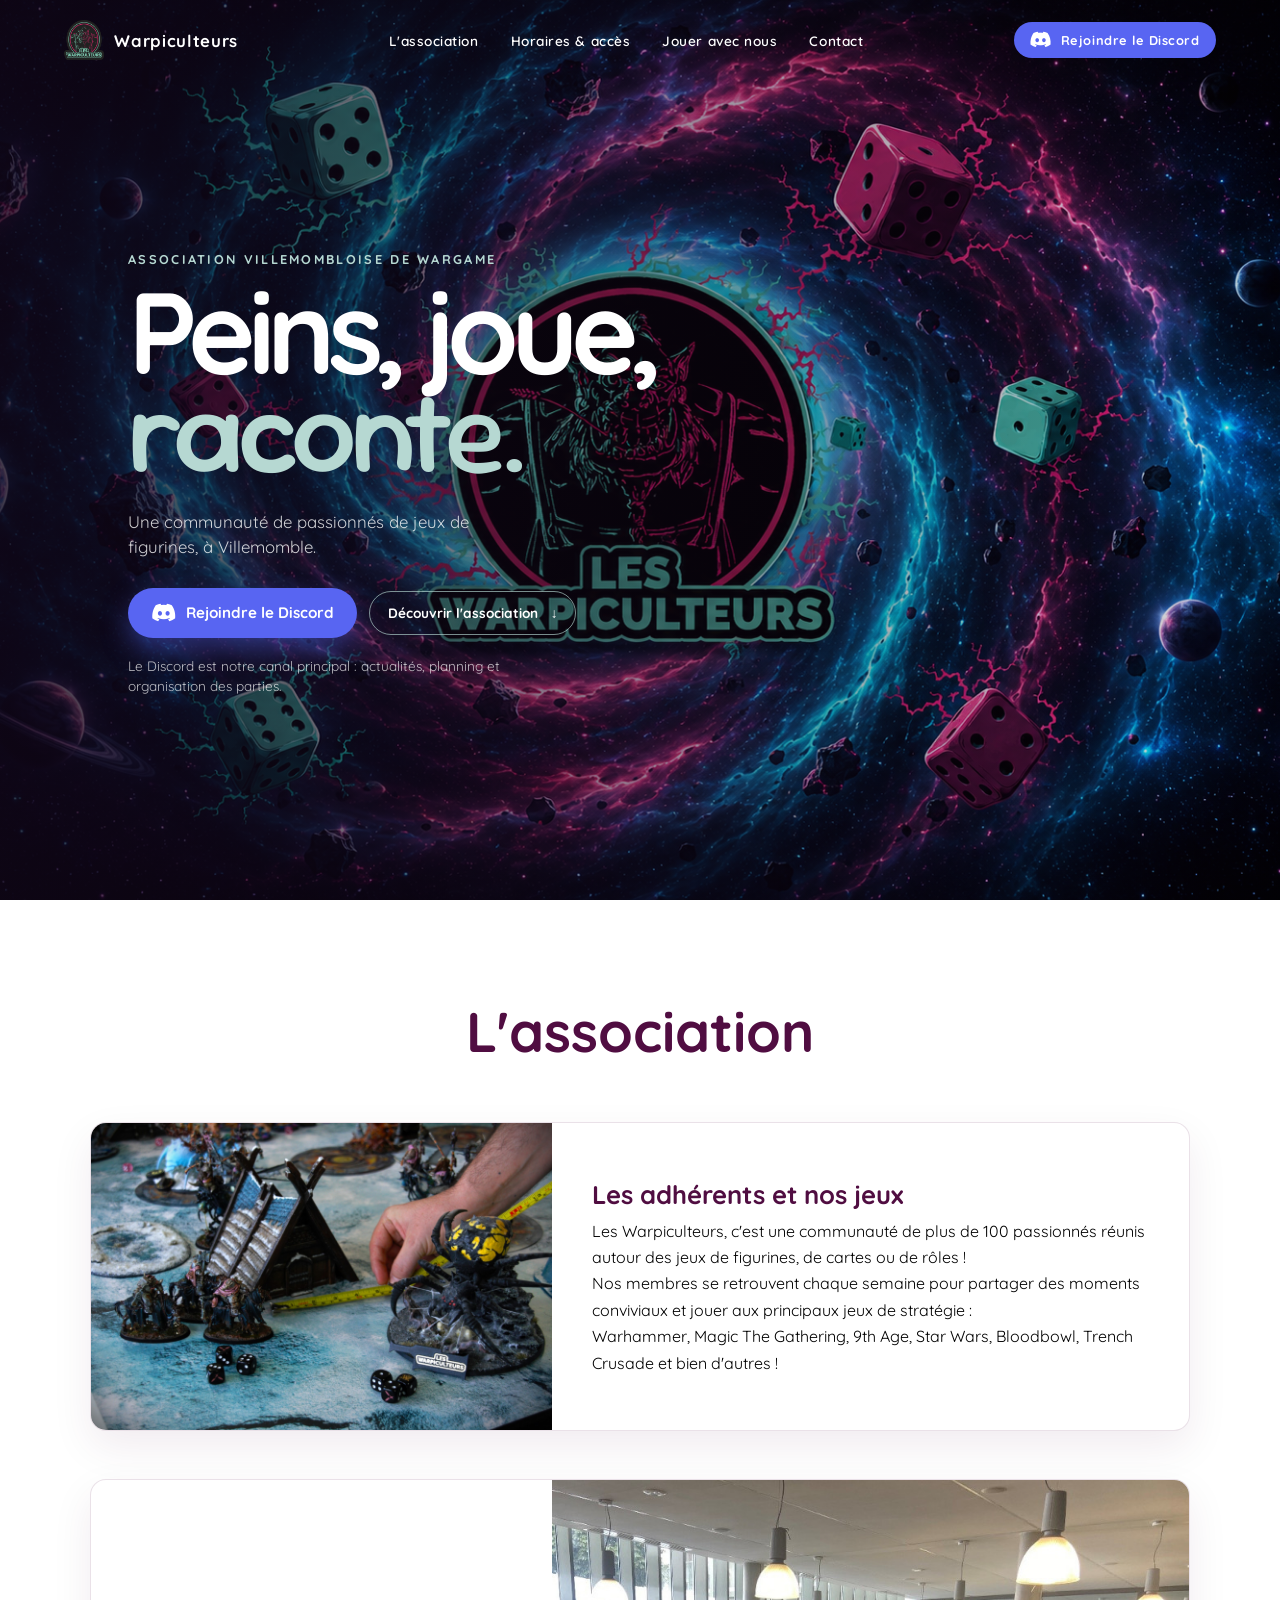
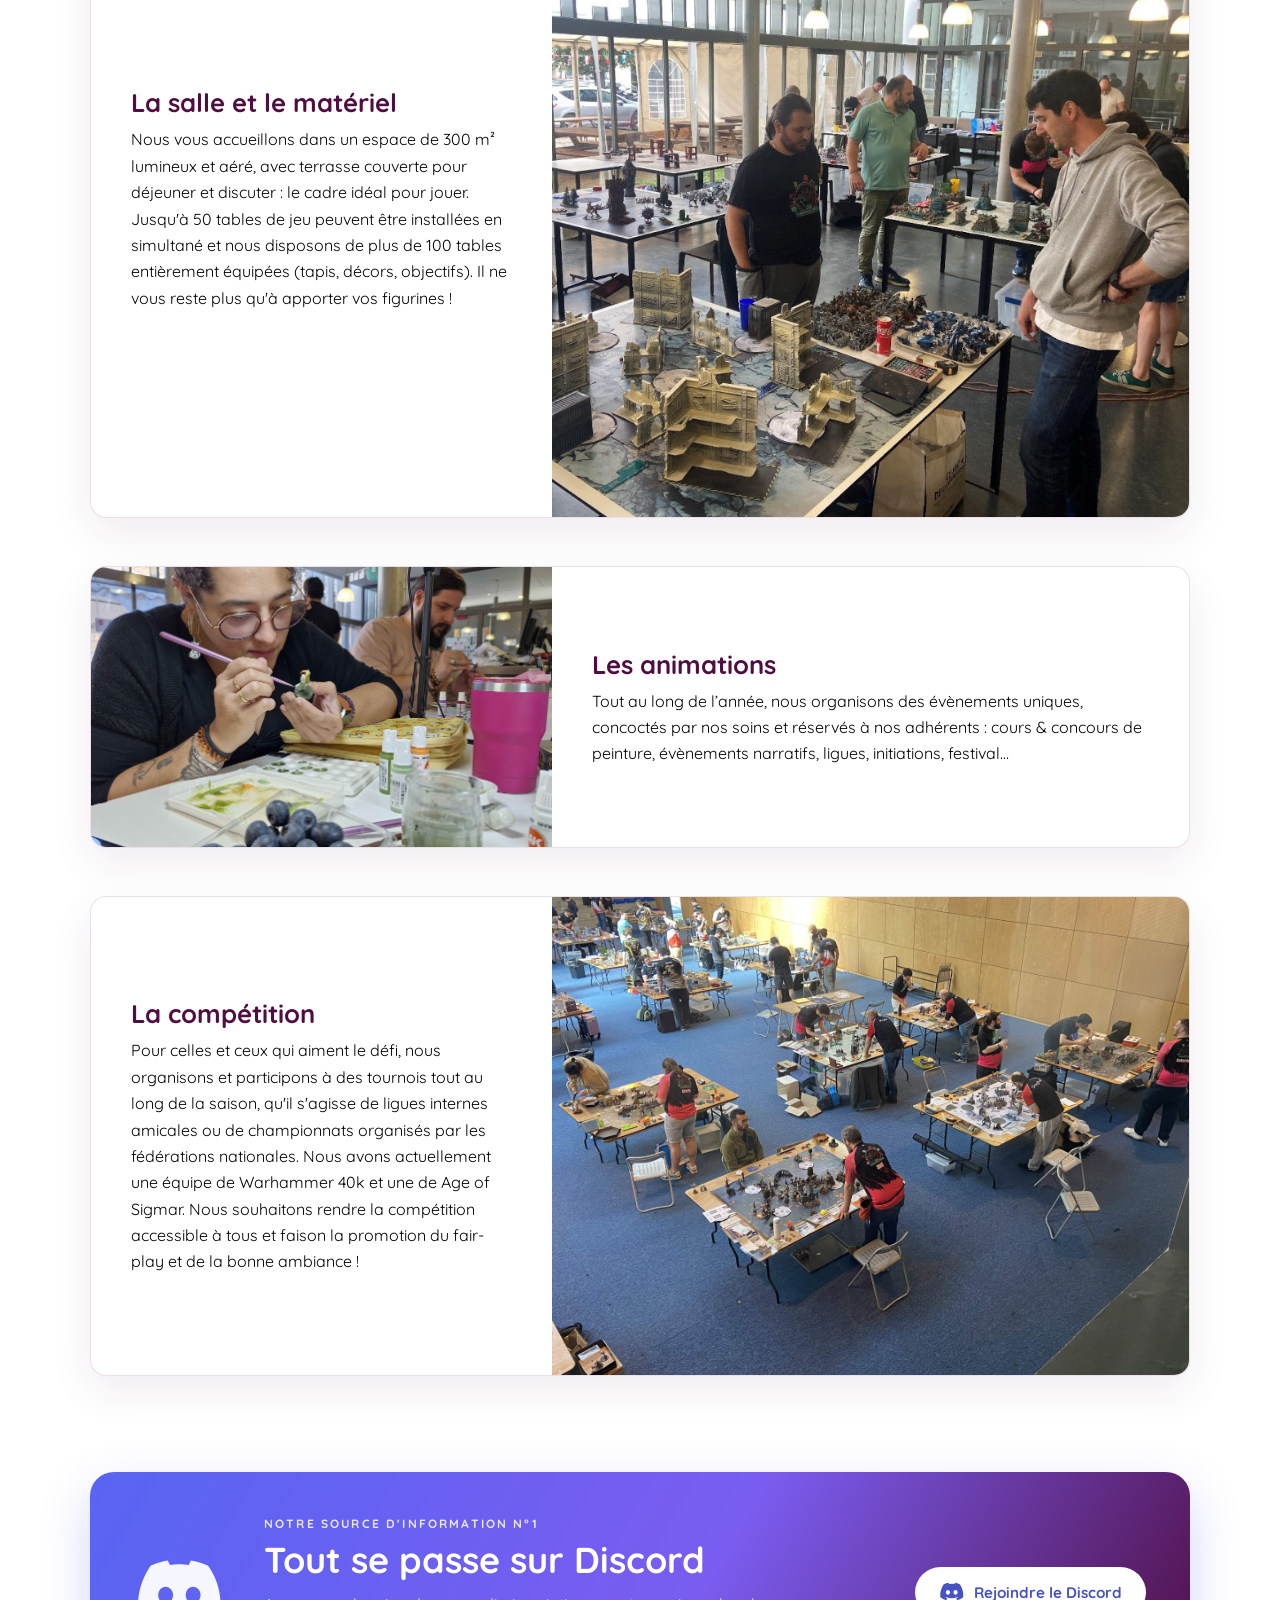
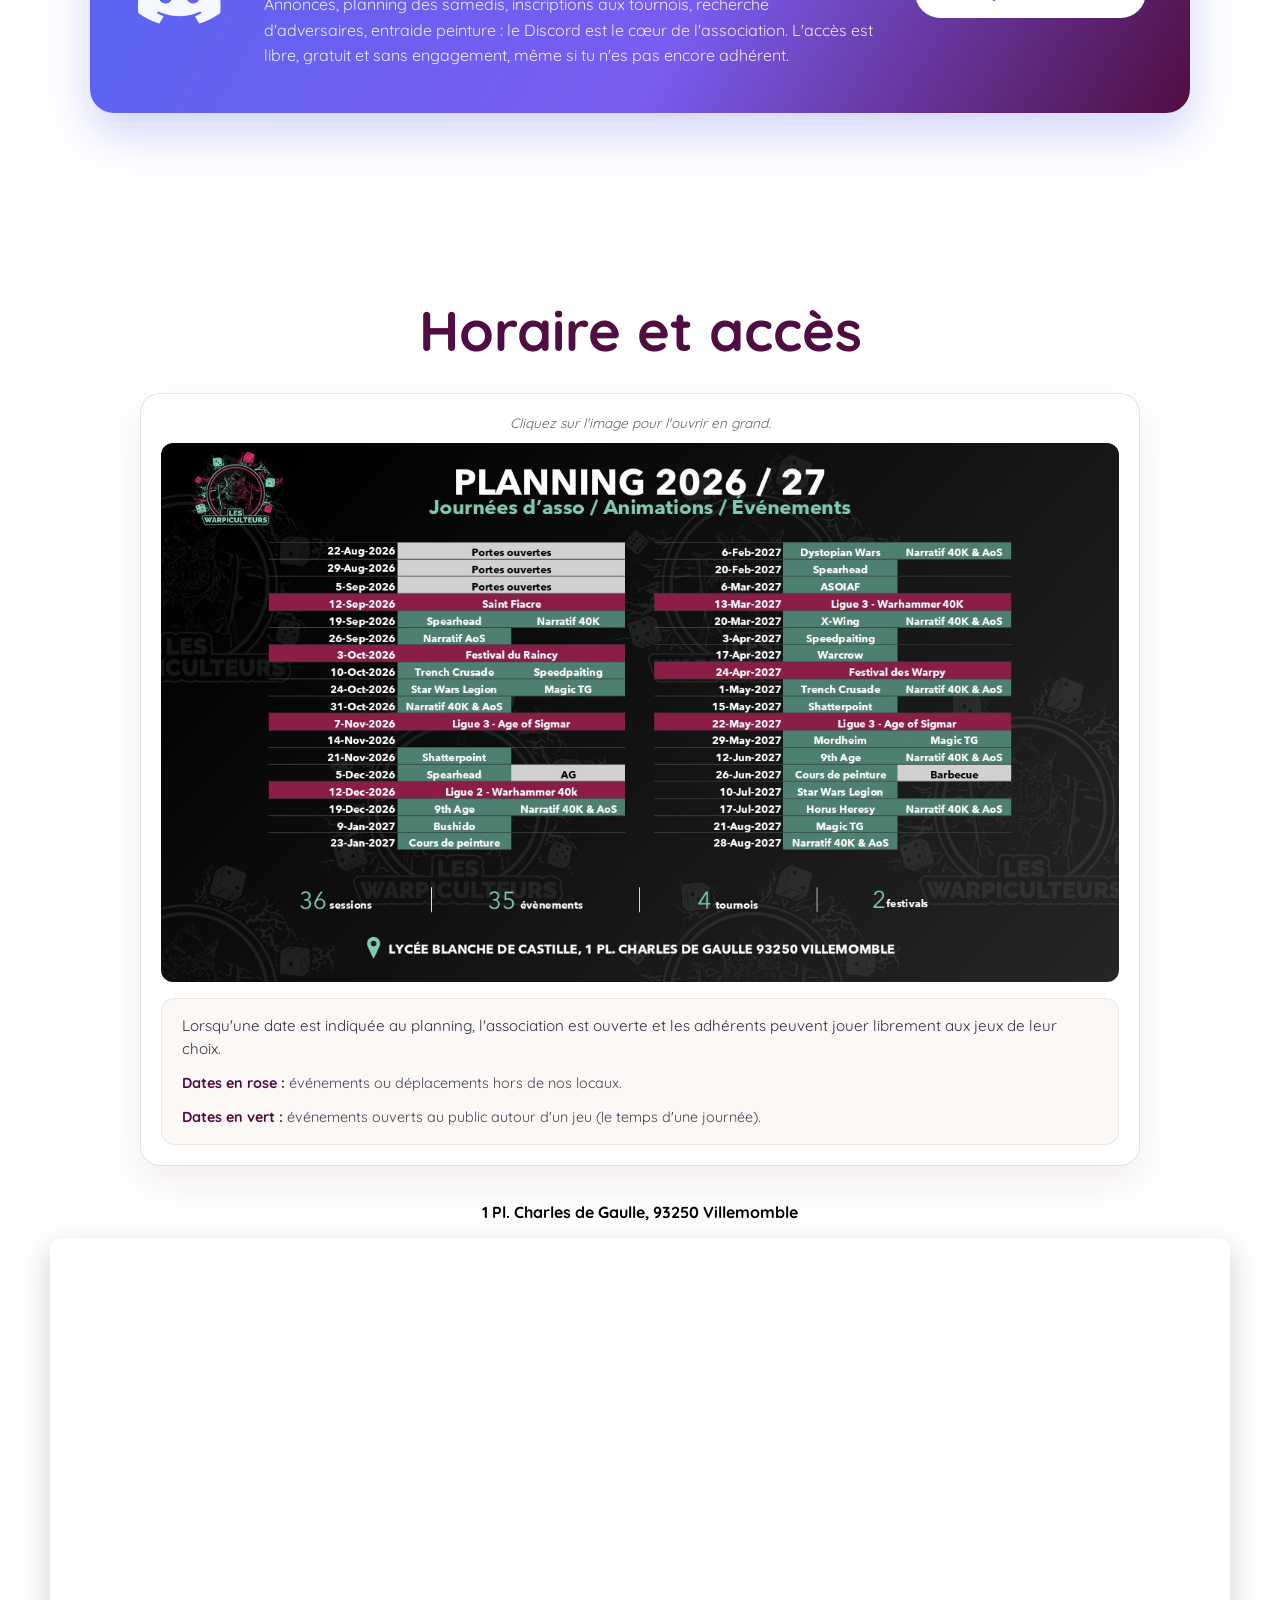
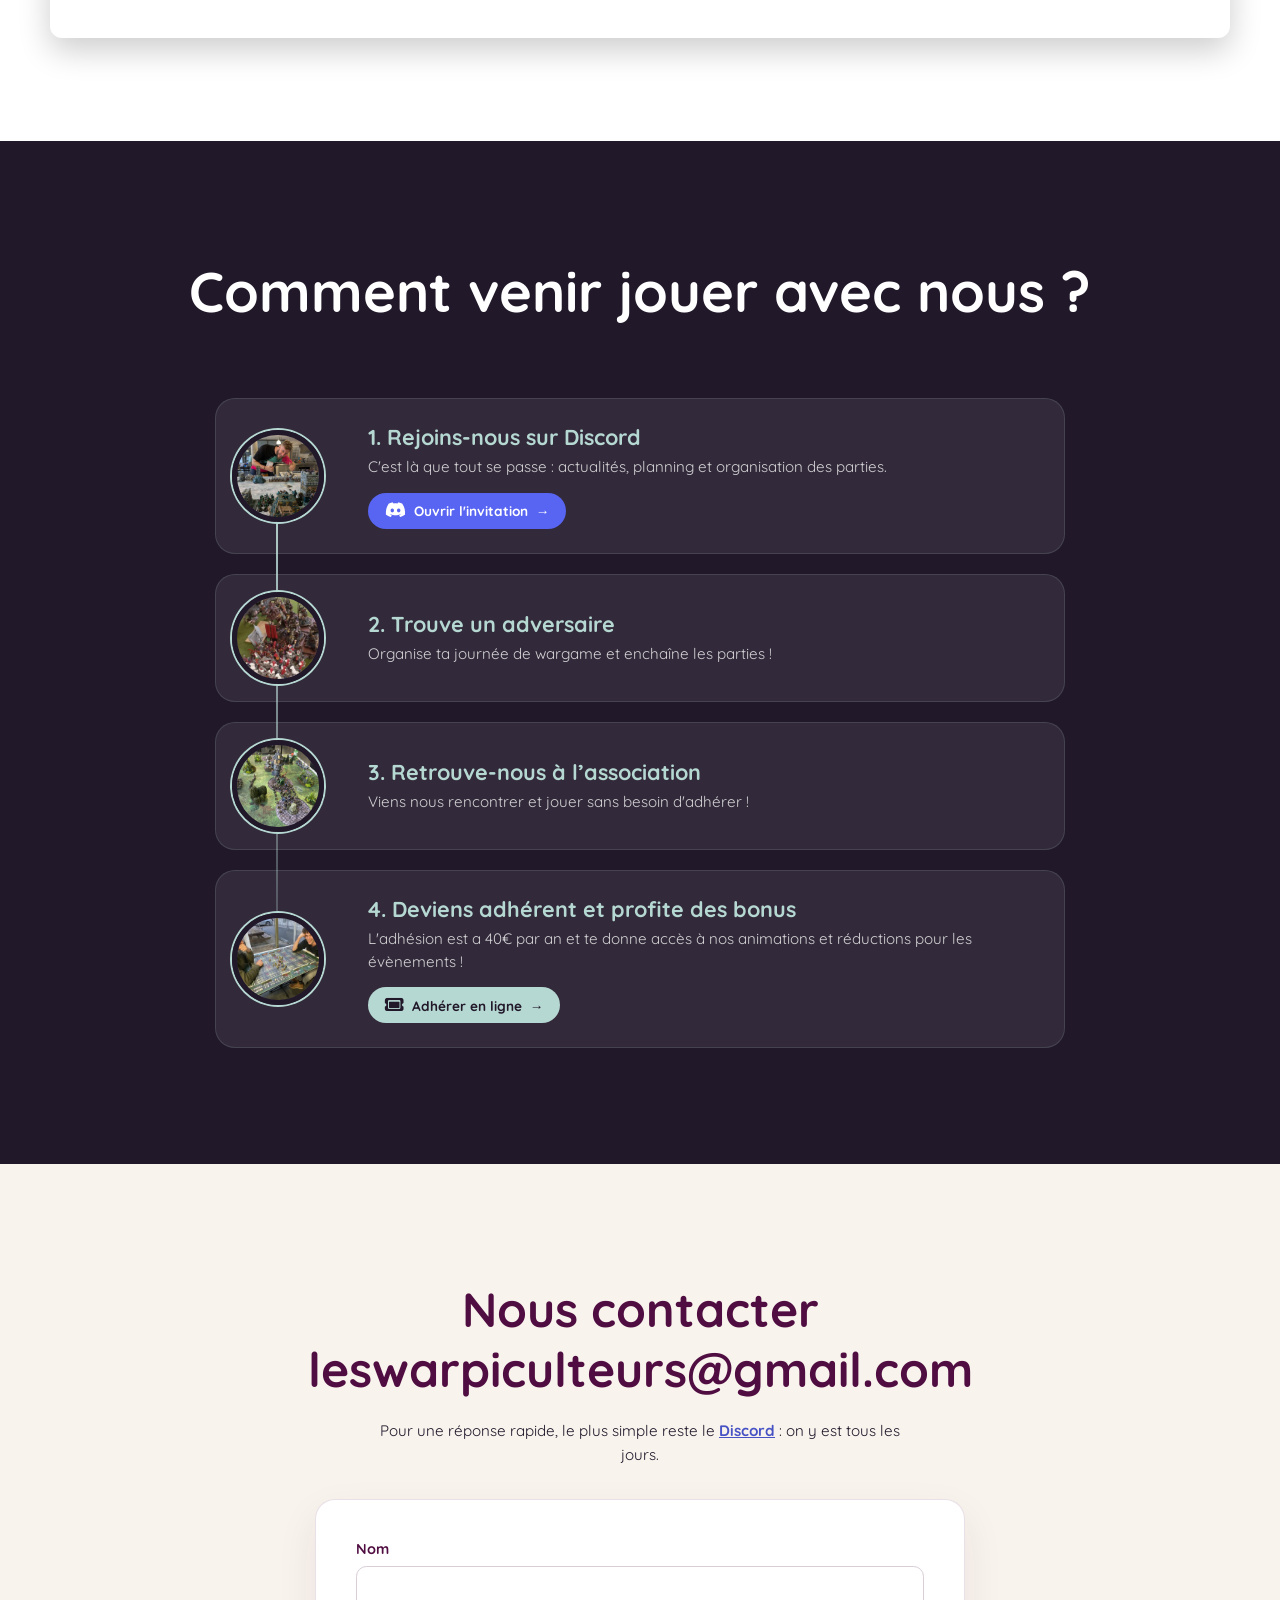
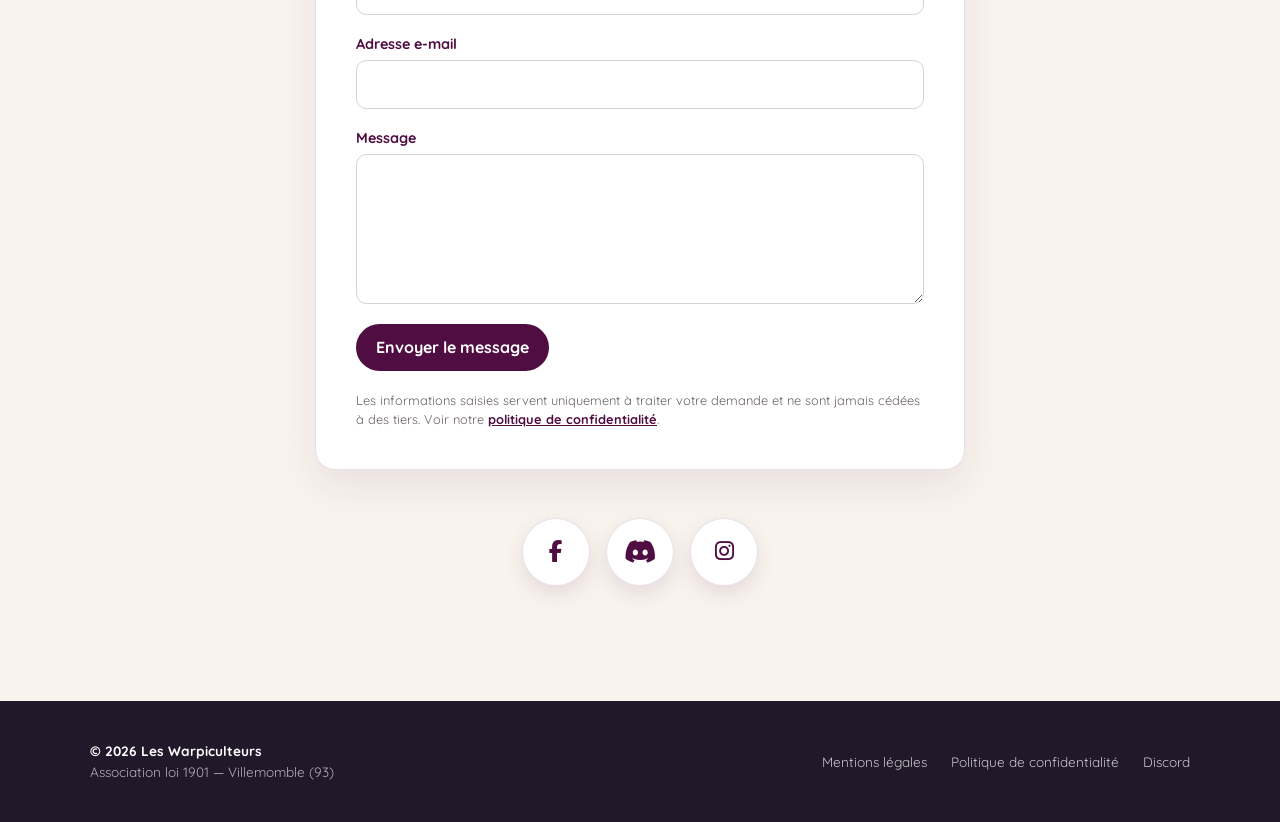
==== commit 2485460e: "responsiv modifications" ====
--- a/index.html
+++ b/index.html
@@ -214,12 +214,10 @@
             </p>
             <ul class="legend-items">
                 <li class="legend-item">
-                    <span class="legend-badge badge-pink" aria-hidden="true"></span>
-                    <span><strong>Dates en rose :</strong> événements ou déplacements hors de nos locaux.</span>
+                    <strong>Dates en rose :</strong> événements ou déplacements hors de nos locaux.
                 </li>
                 <li class="legend-item">
-                    <span class="legend-badge badge-green" aria-hidden="true"></span>
-                    <span><strong>Dates en vert :</strong> événements ouverts au public autour d'un jeu (le temps d'une journée).</span>
+                    <strong>Dates en vert :</strong> événements ouverts au public autour d'un jeu (le temps d'une journée).
                 </li>
             </ul>
         </div>
--- a/styles.css
+++ b/styles.css
@@ -507,9 +507,6 @@
 }
 
 .calendar-legend .legend-item {
-    display: inline-flex;
-    align-items: center;
-    gap: 0.5rem;
     font-size: 0.9rem;
     color: #4a3d54;
 }
@@ -517,24 +514,6 @@
 .calendar-legend .legend-item strong {
     color: var(--header-plum);
     font-weight: 700;
-}
-
-.legend-badge {
-    display: inline-block;
-    width: 0.85rem;
-    height: 0.85rem;
-    border-radius: 50%;
-    flex-shrink: 0;
-}
-
-.legend-badge.badge-pink {
-    background-color: #e05297;
-    box-shadow: 0 0 0 2px rgba(224, 82, 151, 0.25);
-}
-
-.legend-badge.badge-green {
-    background-color: #27ae60;
-    box-shadow: 0 0 0 2px rgba(39, 174, 96, 0.25);
 }
 
 .map-container {
@@ -1075,7 +1054,7 @@
 }
 
 /* Responsive media queries */
-@media (max-width: 700px) {
+@media (max-width: 930px) {
     .menu-toggle {
         position: relative;
         display: block;
